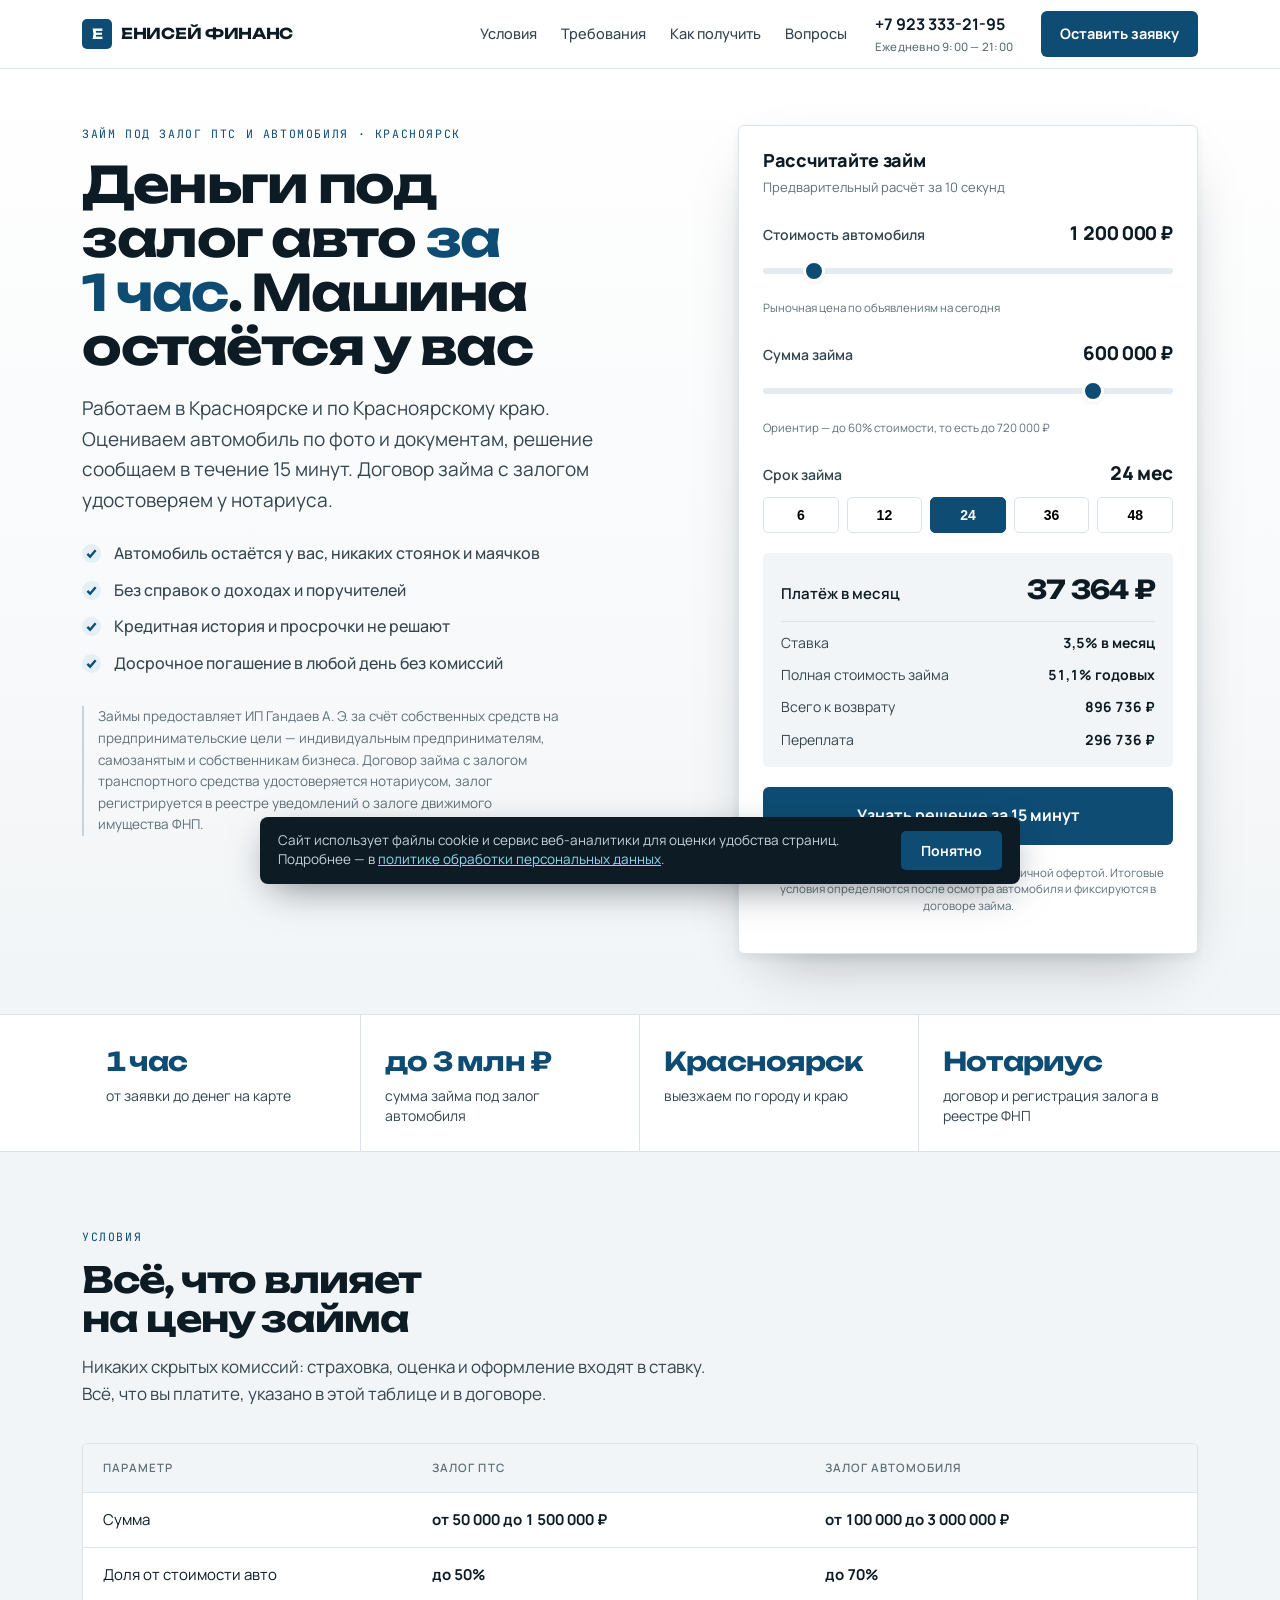
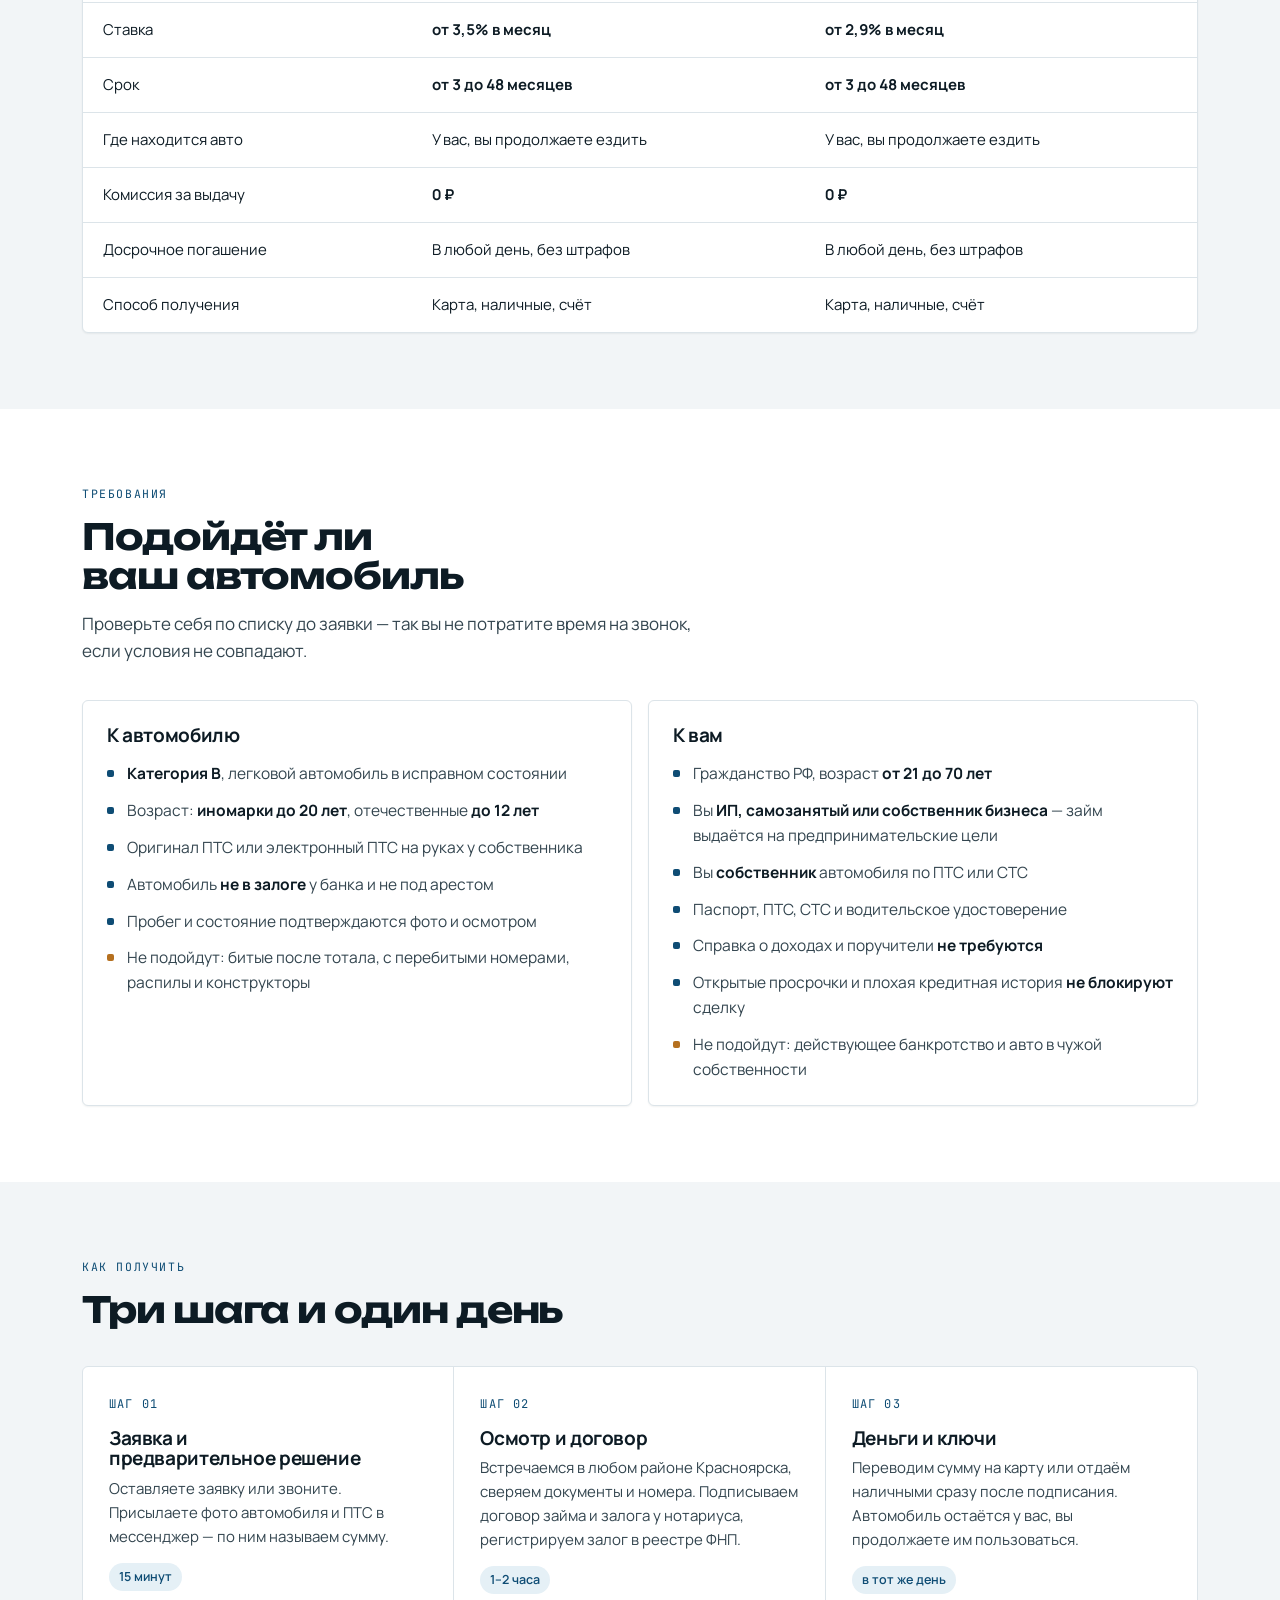
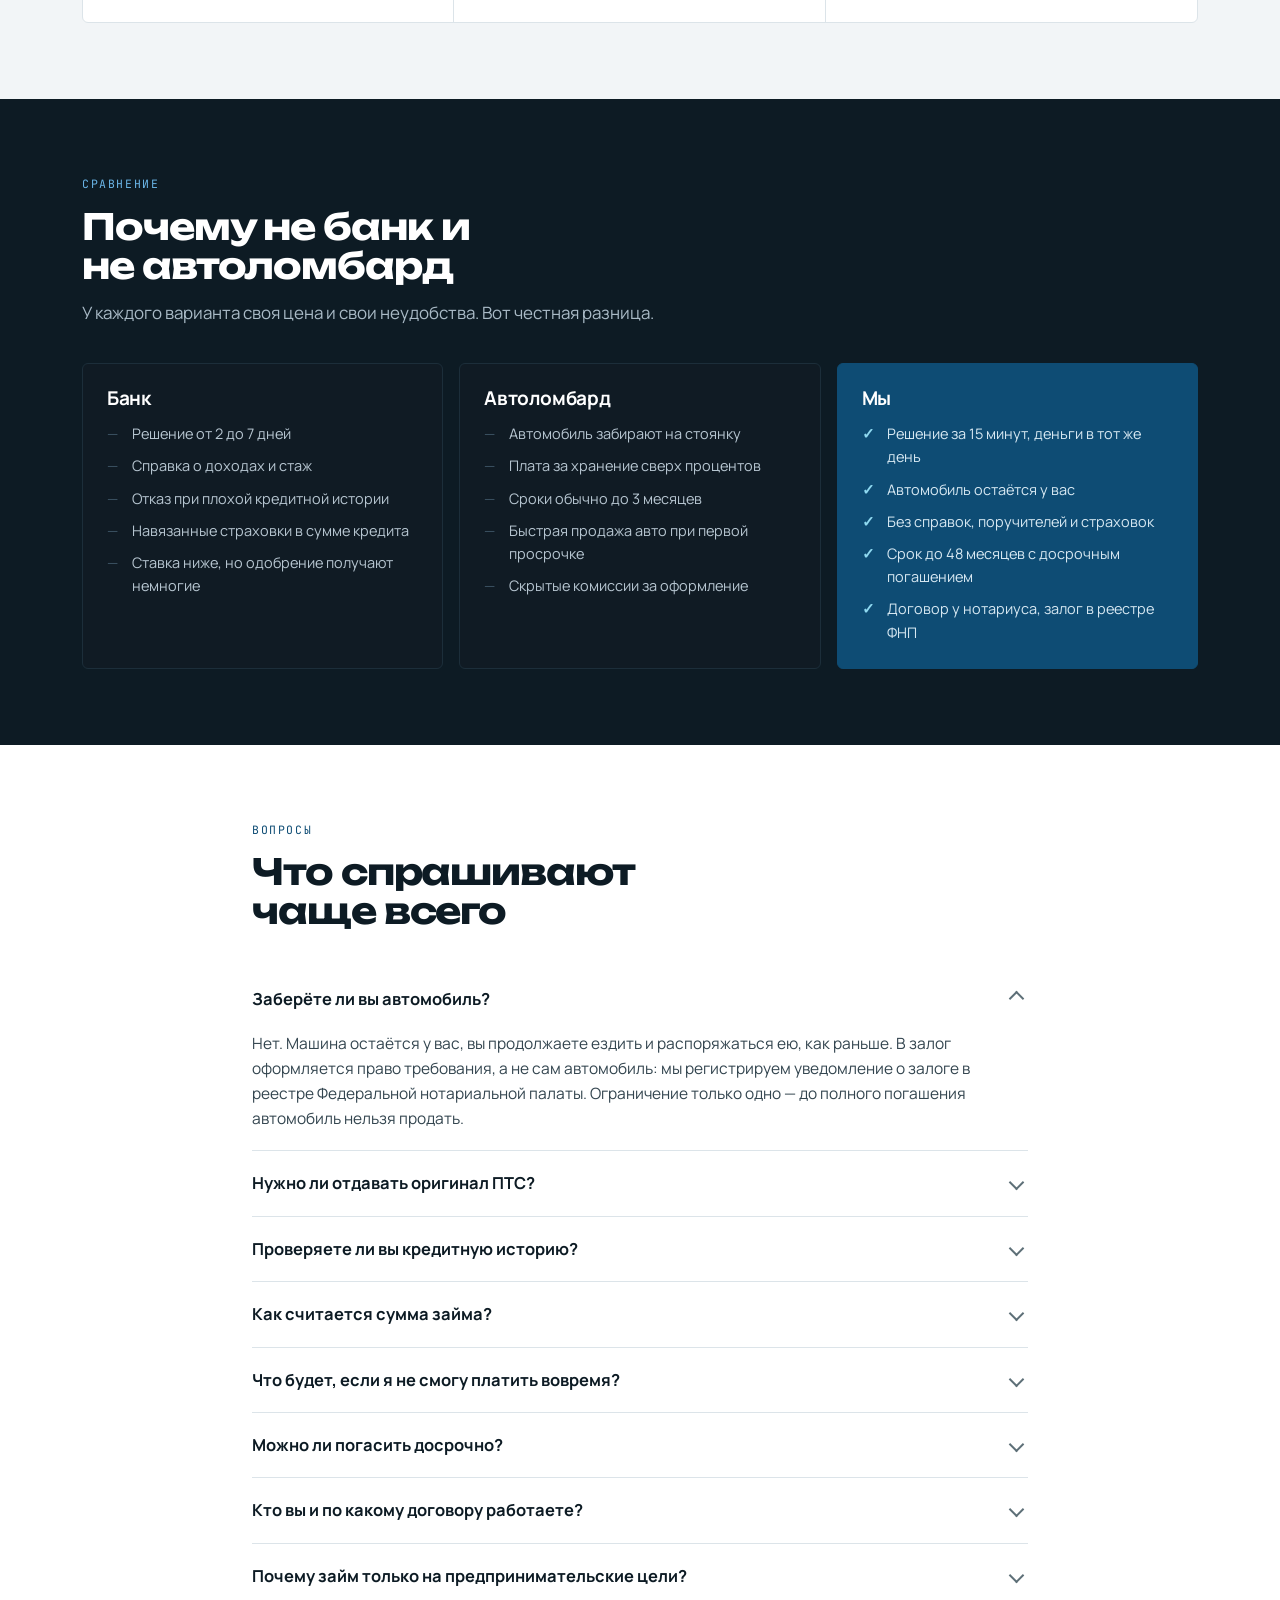
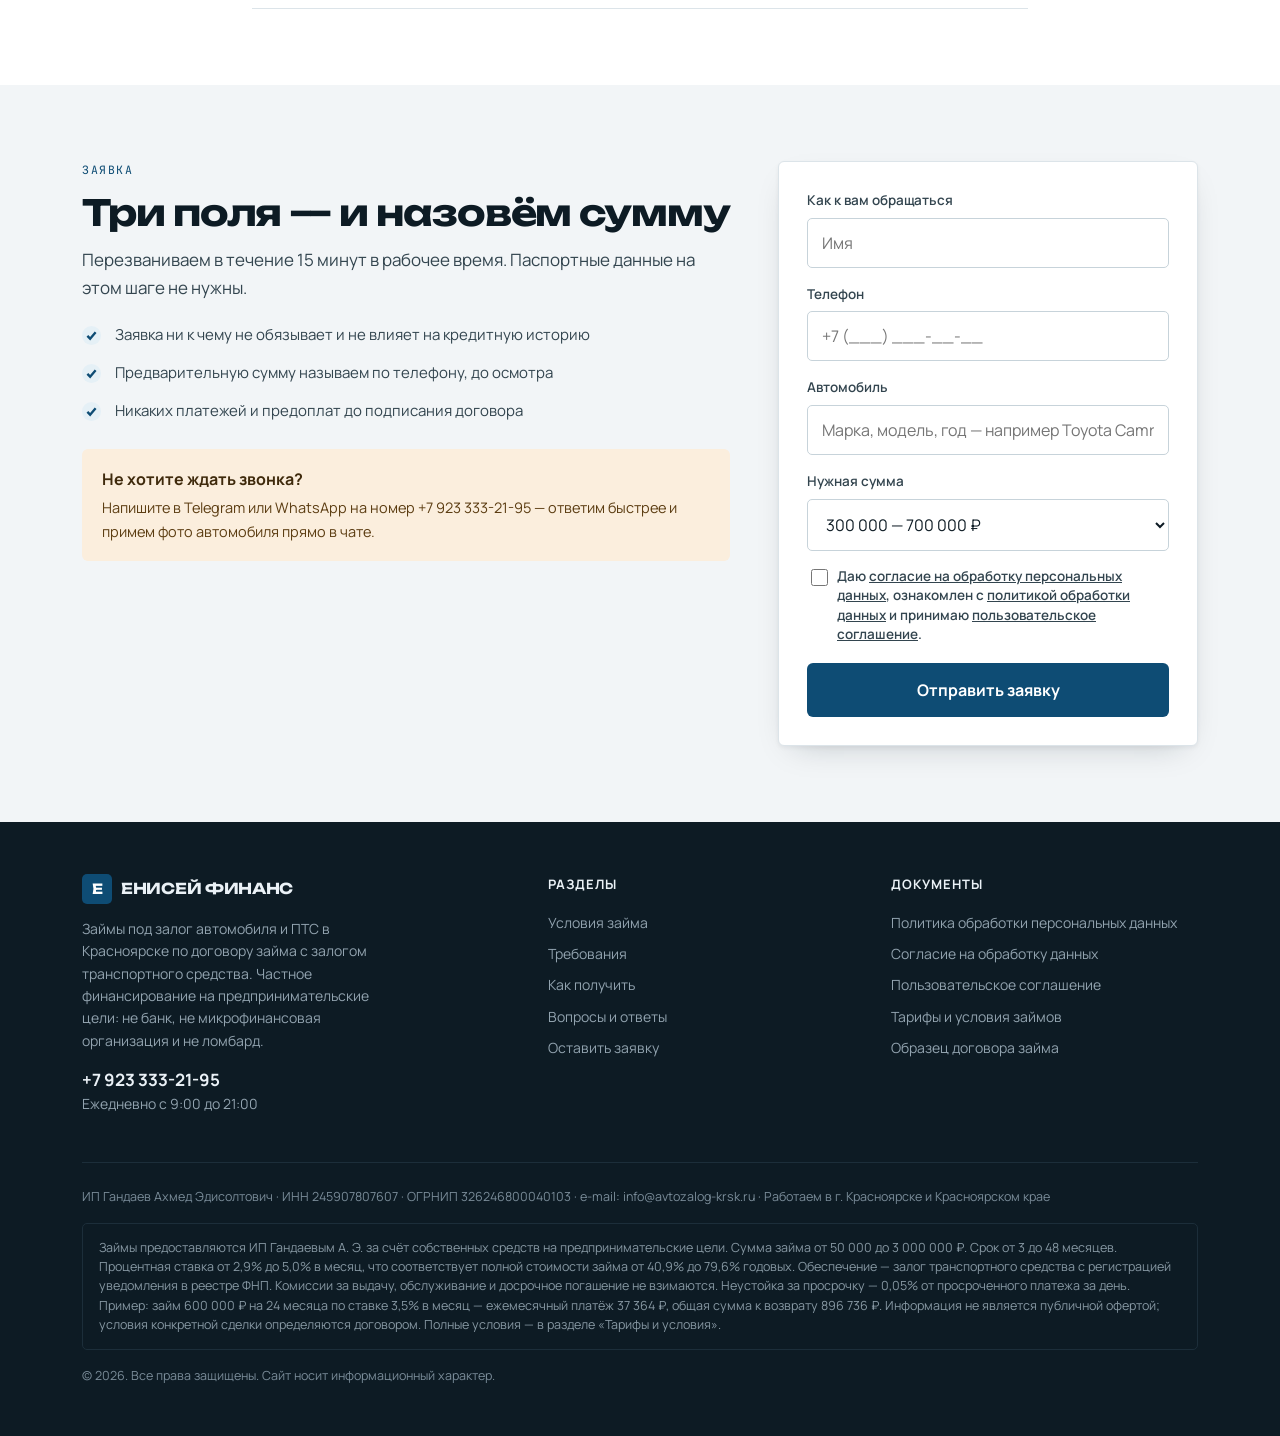
==== index.html @ adc12c99 "Сделать все поля формы обязательными с проверкой Имя: только буквы, не короче 2. Автомобиль: не коро" ====
<!DOCTYPE html>
<html lang="ru">
<head>
<meta charset="utf-8">
<meta name="viewport" content="width=device-width, initial-scale=1">
<title>Займ под залог авто и ПТС в Красноярске — деньги за 1 час | Енисей Финанс</title>
<script>if(location.protocol==="http:"&&/(^|\.)avtozalog-krsk\.ru$/.test(location.hostname))location.replace("https://"+location.host+location.pathname+location.search+location.hash);</script>
<meta name="description" content="Займ под залог автомобиля и ПТС в Красноярске до 3 000 000 ₽ за 1 час. Машина остаётся у вас, без справок и поручителей, договор у нотариуса, залог в реестре ФНП.">
<meta property="og:title" content="Займ под залог авто и ПТС в Красноярске — деньги за 1 час">
<meta property="og:description" content="До 3 000 000 ₽ за час под залог автомобиля. Машина остаётся у вас. Договор у нотариуса, залог в реестре ФНП.">
<meta property="og:type" content="website">
<meta property="og:locale" content="ru_RU">
<meta property="og:url" content="https://avtozalog-krsk.ru/">
<link rel="canonical" href="https://avtozalog-krsk.ru/">
<link rel="icon" href="/favicon.ico" sizes="32x32">
<link rel="icon" href="/favicon.svg" type="image/svg+xml">
<link rel="apple-touch-icon" href="/apple-touch-icon.png">
<meta name="theme-color" content="#0E4C74">
<meta property="og:site_name" content="Енисей Финанс">
<meta property="og:image" content="https://avtozalog-krsk.ru/og.png">
<meta property="og:image:width" content="1200">
<meta property="og:image:height" content="630">
<meta property="og:image:alt" content="Займ под залог авто в Красноярске за 1 час">
<meta name="twitter:card" content="summary_large_image">
<link rel="preconnect" href="https://fonts.googleapis.com">
<link rel="preconnect" href="https://fonts.gstatic.com" crossorigin>
<link rel="stylesheet" href="https://fonts.googleapis.com/css2?family=Unbounded:wght@600;700&family=Manrope:wght@400;500;600;700;800&family=JetBrains+Mono:wght@400;500&display=swap">

<!-- Yandex.Metrika counter: считаем только боевой домен, демо на GitHub Pages статистику не портит -->
<script type="text/javascript">
  var METRIKA_ID = 112863227;
  if (/(^|\.)avtozalog-krsk\.ru$/.test(location.hostname)) {
    (function(m,e,t,r,i,k,a){
        m[i]=m[i]||function(){(m[i].a=m[i].a||[]).push(arguments)};
        m[i].l=1*new Date();
        for (var j = 0; j < document.scripts.length; j++) {if (document.scripts[j].src === r) { return; }}
        k=e.createElement(t),a=e.getElementsByTagName(t)[0],k.async=1,k.src=r,a.parentNode.insertBefore(k,a)
    })(window, document,'script','https://mc.yandex.ru/metrika/tag.js?id=' + METRIKA_ID, 'ym');

    ym(METRIKA_ID, 'init', {ssr:true, webvisor:true, clickmap:true, ecommerce:"dataLayer", referrer: document.referrer, url: location.href, accurateTrackBounce:true, trackLinks:true});
  }
</script>
<!-- /Yandex.Metrika counter -->

<style>
:root{
  --white:#FFFFFF;
  --paper:#F2F5F7;
  --paper-2:#E5ECF1;
  --ink:#0D1B24;
  --ink-2:#33454F;
  --muted:#5E7078;
  --line:#DCE4E9;
  --line-2:#C7D3DA;
  --blue:#0E4C74;
  --blue-hi:#146089;
  --blue-wash:#E5F0F6;
  --amber:#B5701F;
  --amber-wash:#FBEEDD;
  --radius:6px;
  --shadow-s:0 1px 2px rgba(13,27,36,.06);
  --shadow-m:0 2px 4px rgba(13,27,36,.05),0 12px 32px -16px rgba(13,27,36,.25);
  --shadow-l:0 4px 8px rgba(13,27,36,.06),0 24px 60px -28px rgba(13,27,36,.4);
}
*{box-sizing:border-box}
html{scroll-behavior:smooth}
body{
  margin:0;background:var(--white);color:var(--ink);
  font-family:"Manrope",-apple-system,"Segoe UI",Roboto,sans-serif;
  font-size:17px;line-height:1.6;-webkit-font-smoothing:antialiased;
}
h1,h2,h3{font-family:"Unbounded","Manrope",sans-serif;font-weight:700;letter-spacing:-.03em;line-height:1.08;margin:0;text-wrap:balance}
h1{font-size:clamp(30px,4.6vw,50px)}
h2{font-size:clamp(24px,3.2vw,36px)}
h3{font-size:19px;letter-spacing:-.02em;font-family:"Manrope",sans-serif;font-weight:700}
p{margin:0 0 14px}
a{color:inherit}
img{max-width:100%}
.wrap{max-width:1160px;margin:0 auto;padding:0 22px}
.num{font-variant-numeric:tabular-nums}
.eyebrow{
  font-family:"JetBrains Mono",monospace;font-size:11.5px;letter-spacing:.14em;
  text-transform:uppercase;color:var(--blue);display:block;margin-bottom:14px;
}
.btn{
  display:inline-flex;align-items:center;justify-content:center;gap:8px;
  font-family:"Manrope",sans-serif;font-weight:700;font-size:16px;
  padding:15px 26px;border-radius:var(--radius);border:1px solid transparent;
  cursor:pointer;text-decoration:none;transition:background .16s,transform .12s,border-color .16s;
}
.btn-primary{background:var(--blue);color:#fff}
.btn-primary:hover{background:var(--blue-hi)}
.btn-primary:active{transform:translateY(1px)}
.btn-ghost{background:transparent;color:var(--ink);border-color:var(--line-2)}
.btn-ghost:hover{border-color:var(--ink);background:var(--paper)}
.btn-sm{padding:10px 18px;font-size:14.5px}
:focus-visible{outline:2px solid var(--blue);outline-offset:3px;border-radius:3px}

/* ---------- header ---------- */
header{
  position:sticky;top:0;z-index:50;background:rgba(255,255,255,.92);
  backdrop-filter:blur(10px);border-bottom:1px solid var(--line);
}
.nav{display:flex;align-items:center;gap:28px;height:68px}
.logo{display:flex;align-items:center;gap:9px;margin-right:auto;text-decoration:none}
.logo-mark{
  width:30px;height:30px;border-radius:5px;background:var(--blue);
  display:grid;place-items:center;color:#fff;font-family:"Unbounded",sans-serif;
  font-size:14px;font-weight:700;
}
.logo-text{font-family:"Unbounded",sans-serif;font-size:15px;font-weight:700;letter-spacing:-.02em}
.nav-links{display:flex;gap:24px;font-size:14.5px;font-weight:500;color:var(--ink-2)}
.nav-links a{text-decoration:none;padding-block:4px}
.nav-links a:hover{color:var(--blue)}
.nav-phone{font-weight:700;font-size:16px;text-decoration:none;white-space:nowrap}
.nav-phone small{display:block;font-weight:500;font-size:11.5px;color:var(--muted);letter-spacing:.02em}

/* ---------- hero ---------- */
.hero{padding:56px 0 60px;background:linear-gradient(180deg,var(--white) 0%,var(--paper) 100%)}
.hero-grid{display:grid;grid-template-columns:1fr 460px;gap:56px;align-items:start}
.hero h1{margin-bottom:20px}
.hero h1 em{font-style:normal;color:var(--blue)}
.hero-lede{font-size:19px;color:var(--ink-2);max-width:520px;margin-bottom:26px}
.hero-points{list-style:none;padding:0;margin:0 0 30px;display:flex;flex-direction:column;gap:11px}
.hero-points li{display:grid;grid-template-columns:22px 1fr;gap:10px;font-size:16px;font-weight:500;color:var(--ink-2)}
.check{
  width:19px;height:19px;border-radius:50%;background:var(--blue-wash);
  display:grid;place-items:center;margin-top:3px;
}
.check svg{width:11px;height:11px;stroke:var(--blue);stroke-width:2.6;fill:none}
.hero-note{
  font-size:13.5px;color:var(--muted);border-left:2px solid var(--line-2);
  padding-left:14px;max-width:480px;
}

/* ---------- calculator ---------- */
.calc{
  background:var(--white);border:1px solid var(--line);border-radius:var(--radius);
  box-shadow:var(--shadow-l);overflow:hidden;
}
.calc-head{padding:20px 24px 0}
.calc-title{font-family:"Manrope",sans-serif;font-weight:800;font-size:18px;letter-spacing:-.02em}
.calc-sub{font-size:13px;color:var(--muted);margin:2px 0 0}
.calc-body{padding:20px 24px 24px;display:flex;flex-direction:column;gap:20px}
.field-top{display:flex;justify-content:space-between;align-items:baseline;margin-bottom:9px}
.field-label{font-size:14px;font-weight:600;color:var(--ink-2)}
.field-val{font-family:"Manrope",sans-serif;font-weight:800;font-size:19px;letter-spacing:-.02em}
.field-hint{font-size:11.5px;color:var(--muted);margin-top:7px;display:block}
input[type=range]{
  -webkit-appearance:none;appearance:none;width:100%;height:28px;
  background:transparent;margin:0;cursor:pointer;
}
input[type=range]::-webkit-slider-runnable-track{height:6px;border-radius:3px;background:var(--paper-2)}
input[type=range]::-moz-range-track{height:6px;border-radius:3px;background:var(--paper-2)}
input[type=range]::-webkit-slider-thumb{
  -webkit-appearance:none;width:22px;height:22px;border-radius:50%;margin-top:-8px;
  background:var(--blue);border:3px solid #fff;box-shadow:var(--shadow-m);cursor:grab;
}
input[type=range]::-moz-range-thumb{
  width:22px;height:22px;border-radius:50%;background:var(--blue);
  border:3px solid #fff;box-shadow:var(--shadow-m);cursor:grab;
}
.terms{display:flex;gap:8px}
.term{
  flex:1;padding:9px 4px;text-align:center;font-size:14px;font-weight:600;
  border:1px solid var(--line);border-radius:5px;background:var(--white);
  cursor:pointer;transition:.14s;font-variant-numeric:tabular-nums;
}
.term:hover{border-color:var(--line-2)}
.term[aria-pressed="true"]{background:var(--blue);border-color:var(--blue);color:#fff}
.calc-result{
  background:var(--paper);border-radius:5px;padding:16px 18px;
  display:flex;flex-direction:column;gap:10px;
}
.res-row{display:flex;justify-content:space-between;align-items:baseline;font-size:14px;color:var(--ink-2)}
.res-row b{font-weight:700;color:var(--ink);font-variant-numeric:tabular-nums}
.res-main{padding-bottom:10px;border-bottom:1px solid var(--line);font-size:15px;font-weight:600;color:var(--ink)}
.res-main b{font-family:"Unbounded",sans-serif;font-size:26px;letter-spacing:-.03em}
.calc .btn{width:100%}
.calc-legal{font-size:11.5px;line-height:1.45;color:var(--muted);text-align:center}
.calc-legal a{color:var(--muted)}

/* ---------- trust strip ---------- */
.trust{border-top:1px solid var(--line);border-bottom:1px solid var(--line);background:var(--white)}
.trust-grid{display:grid;grid-template-columns:repeat(4,minmax(0,1fr));}
.trust-item{padding:26px 24px;border-right:1px solid var(--line)}
.trust-item:last-child{border-right:none}
.trust-item b{
  display:block;font-family:"Unbounded",sans-serif;font-size:26px;font-weight:700;
  letter-spacing:-.03em;color:var(--blue);margin-bottom:4px;font-variant-numeric:tabular-nums;
}
.trust-item span{font-size:14px;color:var(--ink-2);line-height:1.4;display:block}

/* ---------- sections ---------- */
section{padding:76px 0}
.sec-head{max-width:640px;margin-bottom:36px}
.sec-head p{font-size:17px;color:var(--ink-2);margin:14px 0 0}
.grid{display:grid;gap:16px}
.g3{grid-template-columns:repeat(3,1fr)}
.g2{grid-template-columns:repeat(2,1fr)}
.card{
  background:var(--white);border:1px solid var(--line);border-radius:var(--radius);
  padding:24px;box-shadow:var(--shadow-s);
}
.card p:last-child{margin-bottom:0}
.card p{font-size:15px;color:var(--ink-2)}

/* conditions table */
.cond{background:var(--paper)}
.table-wrap{overflow-x:auto;background:var(--white);border:1px solid var(--line);border-radius:var(--radius);box-shadow:var(--shadow-s)}
table{border-collapse:collapse;width:100%;min-width:600px;font-size:15px}
th,td{text-align:left;padding:15px 20px;border-bottom:1px solid var(--line)}
th{font-size:11.5px;letter-spacing:.09em;text-transform:uppercase;color:var(--muted);font-weight:600;background:var(--paper)}
tr:last-child td{border-bottom:none}
td b{font-weight:700;font-variant-numeric:tabular-nums}

/* requirements */
.req-list{list-style:none;padding:0;margin:0;display:flex;flex-direction:column;gap:12px;font-size:15.5px;color:var(--ink-2)}
.req-list li{position:relative;padding-left:20px}
.req-list li::before{content:"";position:absolute;left:0;top:9px;width:7px;height:7px;background:var(--blue);border-radius:2px}
.req-list li.no::before{background:var(--amber)}
.req-list strong{color:var(--ink);font-weight:700}

/* steps */
.steps{display:grid;grid-template-columns:repeat(3,1fr);gap:0;border:1px solid var(--line);border-radius:var(--radius);overflow:hidden;background:var(--white)}
.step{padding:28px 26px;border-right:1px solid var(--line);position:relative}
.step:last-child{border-right:none}
.step-n{
  font-family:"JetBrains Mono",monospace;font-size:12px;color:var(--blue);
  letter-spacing:.1em;margin-bottom:14px;display:block;
}
.step h3{margin-bottom:8px}
.step p{font-size:15px;color:var(--ink-2);margin:0}
.step-time{
  display:inline-block;margin-top:14px;font-size:12.5px;font-weight:600;
  background:var(--blue-wash);color:var(--blue);padding:4px 10px;border-radius:99px;
}

/* comparison */
.compare{background:var(--ink);color:#EAF1F6}
.compare h2{color:#fff}
.compare .sec-head p{color:#A9BAC6}
.compare .eyebrow{color:#6BB6E8}
.cmp-grid{display:grid;grid-template-columns:repeat(3,1fr);gap:16px}
.cmp{border:1px solid #1C2E3A;border-radius:var(--radius);padding:24px;background:#101B24}
.cmp.us{background:var(--blue);border-color:var(--blue)}
.cmp h3{margin-bottom:14px;color:#fff}
.cmp ul{list-style:none;padding:0;margin:0;display:flex;flex-direction:column;gap:9px;font-size:14.5px;color:#B7C6D1}
.cmp.us ul{color:#D7E8F2}
.cmp li{display:grid;grid-template-columns:16px 1fr;gap:9px}
.cmp li::before{content:"—";color:#3E5566}
.cmp.us li::before{content:"✓";color:#8FD9F0;font-weight:700}

/* faq */
details{border-bottom:1px solid var(--line);padding:0}
details summary{
  cursor:pointer;list-style:none;padding:19px 40px 19px 0;position:relative;
  font-weight:700;font-size:16.5px;
}
details summary::-webkit-details-marker{display:none}
details summary::after{
  content:"";position:absolute;right:6px;top:26px;width:9px;height:9px;
  border-right:2px solid var(--muted);border-bottom:2px solid var(--muted);
  transform:rotate(45deg);transition:transform .2s;
}
details[open] summary::after{transform:rotate(-135deg)}
details .answer{padding:0 40px 20px 0;font-size:15.5px;color:var(--ink-2)}
details .answer p:last-child{margin-bottom:0}

/* form */
.apply{background:var(--paper)}
.form-grid{display:grid;grid-template-columns:1fr 420px;gap:48px;align-items:start}
.form-card{background:var(--white);border:1px solid var(--line);border-radius:var(--radius);padding:28px;box-shadow:var(--shadow-m)}
.form-card .row{display:flex;flex-direction:column;gap:6px;margin-bottom:16px}
.form-card label{font-size:13.5px;font-weight:600;color:var(--ink-2)}
.form-card input[type=text],.form-card input[type=tel],.form-card select{
  font-family:"Manrope",sans-serif;font-size:16px;padding:13px 14px;
  border:1px solid var(--line-2);border-radius:5px;background:var(--white);color:var(--ink);width:100%;
}
.form-card input:focus,.form-card select:focus{border-color:var(--blue);outline:none;box-shadow:0 0 0 3px var(--blue-wash)}
.consent{display:grid;grid-template-columns:20px 1fr;gap:10px;align-items:start;font-size:12.5px;color:var(--muted);line-height:1.45;margin:4px 0 18px}
.consent input{width:17px;height:17px;margin-top:2px;accent-color:var(--blue)}
.consent a{color:var(--ink-2)}
.form-card .btn{width:100%}
.form-card input.bad{border-color:#B5701F}
.field-err{font-size:13px;color:#8F5410;display:none}
.field-err.show{display:block}
.form-status{font-size:14px;font-weight:600;color:var(--blue);margin-top:14px;display:none}
.form-side ul{list-style:none;padding:0;margin:22px 0 0;display:flex;flex-direction:column;gap:14px}
.form-side li{display:grid;grid-template-columns:22px 1fr;gap:11px;font-size:15px;color:var(--ink-2)}
.callback{
  margin-top:26px;padding:18px 20px;background:var(--amber-wash);
  border-radius:var(--radius);font-size:14.5px;color:#5C3D12;
}
.callback b{display:block;font-size:16px;color:#3F2A0C;margin-bottom:4px}

/* footer */
footer{background:var(--ink);color:#92A3AF;padding:52px 0 40px;font-size:14px}
.foot-grid{display:grid;grid-template-columns:1.4fr 1fr 1fr;gap:36px;padding-bottom:32px;border-bottom:1px solid #1C2E3A}
footer h4{font-family:"Manrope",sans-serif;font-size:13px;text-transform:uppercase;letter-spacing:.08em;color:#EAF1F6;margin:0 0 14px;font-weight:700}
footer a{color:#92A3AF;text-decoration:none}
footer a:hover{color:#fff}
.foot-links{display:flex;flex-direction:column;gap:3px}
.foot-links a{padding-block:3px}
.foot-legal{padding-top:24px;font-size:12.5px;line-height:1.6;color:#7A8C99}
.foot-legal p{margin:0 0 10px}
.psk{
  margin-top:16px;padding:14px 16px;border:1px solid #1C2E3A;border-radius:5px;
  font-size:12.5px;color:#8798A3;line-height:1.55;
}

/* cookie notice */
.cookie{
  position:fixed;left:16px;right:16px;bottom:16px;z-index:70;display:none;
  gap:16px;align-items:center;background:var(--ink);color:#C7D3DA;
  padding:14px 18px;border-radius:8px;font-size:13.5px;line-height:1.45;
  box-shadow:0 12px 40px -12px rgba(13,27,36,.6);max-width:760px;margin:0 auto;
}
.cookie.show{display:flex}
.cookie a{color:#8FD9F0}
.cookie button{
  flex-shrink:0;background:var(--blue);color:#fff;border:none;border-radius:5px;
  padding:10px 20px;font-family:"Manrope",sans-serif;font-weight:700;font-size:14px;cursor:pointer;
}
.cookie button:hover{background:var(--blue-hi)}

/* mobile sticky bar */
.mobile-bar{
  position:fixed;left:0;right:0;bottom:0;z-index:60;display:none;
  gap:10px;padding:10px 14px calc(10px + env(safe-area-inset-bottom));
  background:rgba(255,255,255,.96);backdrop-filter:blur(10px);border-top:1px solid var(--line);
}
.mobile-bar .btn{flex:1;padding:14px 10px;font-size:15px}

/* reveal */
.rv{opacity:0;transform:translateY(14px);transition:opacity .5s ease,transform .5s ease}
.rv.in{opacity:1;transform:none}
@media (prefers-reduced-motion:reduce){
  .rv{opacity:1;transform:none;transition:none}
  html{scroll-behavior:auto}
}

@media (max-width:1000px){
  .hero-grid{grid-template-columns:1fr;gap:36px}
  .calc{max-width:520px}
  .form-grid{grid-template-columns:1fr;gap:32px}
  .trust-grid{grid-template-columns:repeat(2,minmax(0,1fr))}
  .trust-item:nth-child(2){border-right:none}
  .trust-item:nth-child(-n+2){border-bottom:1px solid var(--line)}
  .g3,.cmp-grid,.steps{grid-template-columns:1fr}
  .step{border-right:none;border-bottom:1px solid var(--line)}
  .step:last-child{border-bottom:none}
  .foot-grid{grid-template-columns:1fr;gap:26px}
}
@media (max-width:760px){
  body{font-size:16px;padding-bottom:74px}
  .nav-links{display:none}
  .nav .btn{display:none}
  section{padding:52px 0}
  .hero{padding:36px 0 44px}
  .g2{grid-template-columns:1fr}
  .mobile-bar{display:flex}
  .cookie{flex-direction:column;align-items:flex-start;gap:12px;bottom:88px;font-size:13px}
  .cookie button{width:100%}
  .nav-phone small{display:none}
  .res-main b{font-size:21px}
  .res-row{font-size:13.5px;gap:12px}
  .res-row b{white-space:nowrap}
  .res-main{font-size:14px}
  .field-val{font-size:17px}
  .calc-body{padding:18px 18px 22px}
  .nav{gap:16px}
  .logo-text{font-size:13px;white-space:nowrap}
  .trust-item{padding:20px 16px}
  .trust-item b{font-size:18px}
}
</style>
</head>
<body>
<noscript><div><img src="https://mc.yandex.ru/watch/112863227" style="position:absolute; left:-9999px;" alt="" /></div></noscript>

<header>
  <div class="wrap nav">
    <a class="logo" href="#top">
      <span class="logo-mark">Е</span>
      <span class="logo-text">ЕНИСЕЙ ФИНАНС</span>
    </a>
    <nav class="nav-links">
      <a href="#conditions">Условия</a>
      <a href="#requirements">Требования</a>
      <a href="#how">Как получить</a>
      <a href="#faq">Вопросы</a>
    </nav>
    <a class="nav-phone" href="tel:+79233332195">
      +7 923 333-21-95
      <small>Ежедневно 9:00 — 21:00</small>
    </a>
    <a class="btn btn-primary btn-sm" href="#apply">Оставить заявку</a>
  </div>
</header>

<main id="top">

<!-- ================= HERO + CALC ================= -->
<div class="hero">
  <div class="wrap hero-grid">
    <div>
      <span class="eyebrow">Займ под залог ПТС и автомобиля · Красноярск</span>
      <h1>Деньги под залог авто <em>за 1 час</em>. Машина остаётся у вас</h1>
      <p class="hero-lede">Работаем в Красноярске и по Красноярскому краю. Оцениваем автомобиль по фото и документам, решение сообщаем в течение 15 минут. Договор займа с залогом удостоверяем у нотариуса.</p>
      <ul class="hero-points">
        <li><span class="check"><svg viewBox="0 0 12 12"><path d="M1.5 6.5 4.5 9.5 10.5 2.5"/></svg></span> Автомобиль остаётся у вас, никаких стоянок и маячков</li>
        <li><span class="check"><svg viewBox="0 0 12 12"><path d="M1.5 6.5 4.5 9.5 10.5 2.5"/></svg></span> Без справок о доходах и поручителей</li>
        <li><span class="check"><svg viewBox="0 0 12 12"><path d="M1.5 6.5 4.5 9.5 10.5 2.5"/></svg></span> Кредитная история и просрочки не решают</li>
        <li><span class="check"><svg viewBox="0 0 12 12"><path d="M1.5 6.5 4.5 9.5 10.5 2.5"/></svg></span> Досрочное погашение в любой день без комиссий</li>
      </ul>
      <p class="hero-note">Займы предоставляет ИП Гандаев А. Э. за счёт собственных средств на предпринимательские цели — индивидуальным предпринимателям, самозанятым и собственникам бизнеса. Договор займа с залогом транспортного средства удостоверяется нотариусом, залог регистрируется в реестре уведомлений о залоге движимого имущества ФНП.</p>
    </div>

    <!-- CALCULATOR -->
    <div class="calc" id="calc">
      <div class="calc-head">
        <div class="calc-title">Рассчитайте займ</div>
        <p class="calc-sub">Предварительный расчёт за 10 секунд</p>
      </div>
      <div class="calc-body">
        <div>
          <div class="field-top">
            <span class="field-label">Стоимость автомобиля</span>
            <span class="field-val num" id="carVal">1 200 000 ₽</span>
          </div>
          <input type="range" id="car" min="200000" max="10000000" step="50000" value="1200000"
                 aria-label="Стоимость автомобиля">
          <span class="field-hint">Рыночная цена по объявлениям на сегодня</span>
        </div>

        <div>
          <div class="field-top">
            <span class="field-label">Сумма займа</span>
            <span class="field-val num" id="sumVal">600 000 ₽</span>
          </div>
          <input type="range" id="sum" min="50000" max="720000" step="10000" value="600000"
                 aria-label="Сумма займа">
          <span class="field-hint" id="ltvHint">Ориентир — до 60% стоимости, то есть до 720 000 ₽</span>
        </div>

        <div>
          <div class="field-top">
            <span class="field-label">Срок займа</span>
            <span class="field-val num" id="termVal">24 мес</span>
          </div>
          <div class="terms" id="terms" role="group" aria-label="Срок займа">
            <button class="term" type="button" data-t="6" aria-pressed="false">6</button>
            <button class="term" type="button" data-t="12" aria-pressed="false">12</button>
            <button class="term" type="button" data-t="24" aria-pressed="true">24</button>
            <button class="term" type="button" data-t="36" aria-pressed="false">36</button>
            <button class="term" type="button" data-t="48" aria-pressed="false">48</button>
          </div>
        </div>

        <div class="calc-result">
          <div class="res-row res-main">
            <span>Платёж в месяц</span>
            <b class="num" id="payVal">— ₽</b>
          </div>
          <div class="res-row"><span>Ставка</span><b class="num" id="rateVal">— % в месяц</b></div>
          <div class="res-row"><span>Полная стоимость займа</span><b class="num" id="pskVal">— % годовых</b></div>
          <div class="res-row"><span>Всего к возврату</span><b class="num" id="totalVal">— ₽</b></div>
          <div class="res-row"><span>Переплата</span><b class="num" id="overVal">— ₽</b></div>
        </div>

        <a class="btn btn-primary" href="#apply">Узнать решение за 15 минут</a>
        <p class="calc-legal">Расчёт предварительный и не является публичной офертой. Итоговые условия определяются после осмотра автомобиля и фиксируются в договоре займа.</p>
      </div>
    </div>
  </div>
</div>

<!-- ================= TRUST ================= -->
<div class="trust">
  <div class="wrap">
    <div class="trust-grid">
      <div class="trust-item"><b>1 час</b><span>от заявки до денег на карте</span></div>
      <div class="trust-item"><b>до 3 млн ₽</b><span>сумма займа под залог автомобиля</span></div>
      <div class="trust-item"><b>Красноярск</b><span>выезжаем по городу и краю</span></div>
      <div class="trust-item"><b>Нотариус</b><span>договор и регистрация залога в реестре ФНП</span></div>
    </div>
  </div>
</div>

<!-- ================= CONDITIONS ================= -->
<section class="cond" id="conditions">
  <div class="wrap">
    <div class="sec-head rv">
      <span class="eyebrow">Условия</span>
      <h2>Всё, что влияет на цену займа</h2>
      <p>Никаких скрытых комиссий: страховка, оценка и оформление входят в ставку. Всё, что вы платите, указано в этой таблице и в договоре.</p>
    </div>
    <div class="table-wrap rv">
      <table>
        <thead>
          <tr><th>Параметр</th><th>Залог ПТС</th><th>Залог автомобиля</th></tr>
        </thead>
        <tbody>
          <tr><td>Сумма</td><td><b>от 50 000 до 1 500 000 ₽</b></td><td><b>от 100 000 до 3 000 000 ₽</b></td></tr>
          <tr><td>Доля от стоимости авто</td><td><b>до 50%</b></td><td><b>до 70%</b></td></tr>
          <tr><td>Ставка</td><td><b>от 3,5% в месяц</b></td><td><b>от 2,9% в месяц</b></td></tr>
          <tr><td>Срок</td><td><b>от 3 до 48 месяцев</b></td><td><b>от 3 до 48 месяцев</b></td></tr>
          <tr><td>Где находится авто</td><td>У вас, вы продолжаете ездить</td><td>У вас, вы продолжаете ездить</td></tr>
          <tr><td>Комиссия за выдачу</td><td><b>0 ₽</b></td><td><b>0 ₽</b></td></tr>
          <tr><td>Досрочное погашение</td><td>В любой день, без штрафов</td><td>В любой день, без штрафов</td></tr>
          <tr><td>Способ получения</td><td>Карта, наличные, счёт</td><td>Карта, наличные, счёт</td></tr>
        </tbody>
      </table>
    </div>
  </div>
</section>

<!-- ================= REQUIREMENTS ================= -->
<section id="requirements">
  <div class="wrap">
    <div class="sec-head rv">
      <span class="eyebrow">Требования</span>
      <h2>Подойдёт ли ваш автомобиль</h2>
      <p>Проверьте себя по списку до заявки — так вы не потратите время на звонок, если условия не совпадают.</p>
    </div>
    <div class="grid g2">
      <div class="card rv">
        <h3 style="margin-bottom:16px">К автомобилю</h3>
        <ul class="req-list">
          <li><strong>Категория B</strong>, легковой автомобиль в исправном состоянии</li>
          <li>Возраст: <strong>иномарки до 20 лет</strong>, отечественные <strong>до 12 лет</strong></li>
          <li>Оригинал ПТС или электронный ПТС на руках у собственника</li>
          <li>Автомобиль <strong>не в залоге</strong> у банка и не под арестом</li>
          <li>Пробег и состояние подтверждаются фото и осмотром</li>
          <li class="no">Не подойдут: битые после тотала, с перебитыми номерами, распилы и конструкторы</li>
        </ul>
      </div>
      <div class="card rv">
        <h3 style="margin-bottom:16px">К вам</h3>
        <ul class="req-list">
          <li>Гражданство РФ, возраст <strong>от 21 до 70 лет</strong></li>
          <li>Вы <strong>ИП, самозанятый или собственник бизнеса</strong> — займ выдаётся на предпринимательские цели</li>
          <li>Вы <strong>собственник</strong> автомобиля по ПТС или СТС</li>
          <li>Паспорт, ПТС, СТС и водительское удостоверение</li>
          <li>Справка о доходах и поручители <strong>не требуются</strong></li>
          <li>Открытые просрочки и плохая кредитная история <strong>не блокируют</strong> сделку</li>
          <li class="no">Не подойдут: действующее банкротство и авто в чужой собственности</li>
        </ul>
      </div>
    </div>
  </div>
</section>

<!-- ================= HOW ================= -->
<section id="how" style="background:var(--paper)">
  <div class="wrap">
    <div class="sec-head rv">
      <span class="eyebrow">Как получить</span>
      <h2>Три шага и один день</h2>
    </div>
    <div class="steps rv">
      <div class="step">
        <span class="step-n">ШАГ 01</span>
        <h3>Заявка и предварительное решение</h3>
        <p>Оставляете заявку или звоните. Присылаете фото автомобиля и ПТС в мессенджер — по ним называем сумму.</p>
        <span class="step-time">15 минут</span>
      </div>
      <div class="step">
        <span class="step-n">ШАГ 02</span>
        <h3>Осмотр и договор</h3>
        <p>Встречаемся в любом районе Красноярска, сверяем документы и номера. Подписываем договор займа и залога у нотариуса, регистрируем залог в реестре ФНП.</p>
        <span class="step-time">1–2 часа</span>
      </div>
      <div class="step">
        <span class="step-n">ШАГ 03</span>
        <h3>Деньги и ключи</h3>
        <p>Переводим сумму на карту или отдаём наличными сразу после подписания. Автомобиль остаётся у вас, вы продолжаете им пользоваться.</p>
        <span class="step-time">в тот же день</span>
      </div>
    </div>
  </div>
</section>

<!-- ================= COMPARE ================= -->
<section class="compare">
  <div class="wrap">
    <div class="sec-head rv">
      <span class="eyebrow">Сравнение</span>
      <h2>Почему не банк и не автоломбард</h2>
      <p>У каждого варианта своя цена и свои неудобства. Вот честная разница.</p>
    </div>
    <div class="cmp-grid">
      <div class="cmp rv">
        <h3>Банк</h3>
        <ul>
          <li>Решение от 2 до 7 дней</li>
          <li>Справка о доходах и стаж</li>
          <li>Отказ при плохой кредитной истории</li>
          <li>Навязанные страховки в сумме кредита</li>
          <li>Ставка ниже, но одобрение получают немногие</li>
        </ul>
      </div>
      <div class="cmp rv">
        <h3>Автоломбард</h3>
        <ul>
          <li>Автомобиль забирают на стоянку</li>
          <li>Плата за хранение сверх процентов</li>
          <li>Сроки обычно до 3 месяцев</li>
          <li>Быстрая продажа авто при первой просрочке</li>
          <li>Скрытые комиссии за оформление</li>
        </ul>
      </div>
      <div class="cmp us rv">
        <h3>Мы</h3>
        <ul>
          <li>Решение за 15 минут, деньги в тот же день</li>
          <li>Автомобиль остаётся у вас</li>
          <li>Без справок, поручителей и страховок</li>
          <li>Срок до 48 месяцев с досрочным погашением</li>
          <li>Договор у нотариуса, залог в реестре ФНП</li>
        </ul>
      </div>
    </div>
  </div>
</section>

<!-- ================= FAQ ================= -->
<section id="faq">
  <div class="wrap" style="max-width:820px">
    <div class="sec-head rv">
      <span class="eyebrow">Вопросы</span>
      <h2>Что спрашивают чаще всего</h2>
    </div>
    <div class="rv">
      <details open>
        <summary>Заберёте ли вы автомобиль?</summary>
        <div class="answer"><p>Нет. Машина остаётся у вас, вы продолжаете ездить и распоряжаться ею, как раньше. В залог оформляется право требования, а не сам автомобиль: мы регистрируем уведомление о залоге в реестре Федеральной нотариальной палаты. Ограничение только одно — до полного погашения автомобиль нельзя продать.</p></div>
      </details>
      <details>
        <summary>Нужно ли отдавать оригинал ПТС?</summary>
        <div class="answer"><p>При займе под залог автомобиля ПТС остаётся у вас. При отдельном продукте «займ под залог ПТС» оригинал документа хранится у нас до погашения — это снижает ставку, но не мешает пользоваться машиной. Для электронного ПТС оригинал передавать не нужно вовсе.</p></div>
      </details>
      <details>
        <summary>Проверяете ли вы кредитную историю?</summary>
        <div class="answer"><p>Смотрим, но решение принимает не история, а автомобиль. Действующие просрочки, отказы банков и закрытое банкротство не мешают получить займ. Отказываем только при текущей процедуре банкротства и при обременениях на самой машине.</p></div>
      </details>
      <details>
        <summary>Как считается сумма займа?</summary>
        <div class="answer"><p>От рыночной стоимости автомобиля: до 70% при залоге авто и до 50% при залоге ПТС. Стоимость определяем по объявлениям на аналогичные машины с поправкой на пробег, состояние и ликвидность модели. Итоговую сумму называем после осмотра.</p></div>
      </details>
      <details>
        <summary>Что будет, если я не смогу платить вовремя?</summary>
        <div class="answer"><p>Позвоните до даты платежа — мы отсрочим платёж или пересоберём график. Изъятие и продажа автомобиля — крайняя мера, к которой мы переходим только через суд и только при полном отказе от общения. Все условия по просрочке прописаны в договоре, скрытых штрафов нет.</p></div>
      </details>
      <details>
        <summary>Можно ли погасить досрочно?</summary>
        <div class="answer"><p>Да, в любой день и без комиссий. Проценты пересчитываются на фактическое количество дней пользования деньгами, переплата уменьшается. После погашения снимаем залог из реестра ФНП в течение трёх рабочих дней.</p></div>
      </details>
      <details>
        <summary>Кто вы и по какому договору работаете?</summary>
        <div class="answer"><p>Займы выдаёт ИП Гандаев Ахмед Эдисолтович, ИНН 245907807607, за счёт собственных средств. Мы не банк, не микрофинансовая организация и не ломбард. Сделка оформляется договором займа с залогом транспортного средства по Гражданскому кодексу, удостоверяется нотариусом, залог вносится в открытый реестр ФНП. <a href="dogovor.html">Образец договора</a> выложен на сайте — прочитайте его до заявки.</p></div>
      </details>
      <details>
        <summary>Почему займ только на предпринимательские цели?</summary>
        <div class="answer"><p>Потребительские займы вправе выдавать только банки, МФО, ломбарды и кредитные кооперативы — это требование 353-ФЗ. Мы работаем как частный инвестор в статусе ИП и финансируем предпринимательские нужды: пополнение оборотных средств, закупку товара, кассовый разрыв. Поэтому заёмщик должен быть ИП, самозанятым или собственником бизнеса, а цель займа указывается в договоре.</p></div>
      </details>
    </div>
  </div>
</section>

<!-- ================= APPLY ================= -->
<section class="apply" id="apply">
  <div class="wrap">
    <div class="form-grid">
      <div class="form-side rv">
        <span class="eyebrow">Заявка</span>
        <h2>Три поля — и назовём сумму</h2>
        <p style="font-size:17px;color:var(--ink-2);margin-top:14px">Перезваниваем в течение 15 минут в рабочее время. Паспортные данные на этом шаге не нужны.</p>
        <ul>
          <li><span class="check"><svg viewBox="0 0 12 12"><path d="M1.5 6.5 4.5 9.5 10.5 2.5"/></svg></span> Заявка ни к чему не обязывает и не влияет на кредитную историю</li>
          <li><span class="check"><svg viewBox="0 0 12 12"><path d="M1.5 6.5 4.5 9.5 10.5 2.5"/></svg></span> Предварительную сумму называем по телефону, до осмотра</li>
          <li><span class="check"><svg viewBox="0 0 12 12"><path d="M1.5 6.5 4.5 9.5 10.5 2.5"/></svg></span> Никаких платежей и предоплат до подписания договора</li>
        </ul>
        <div class="callback">
          <b>Не хотите ждать звонка?</b>
          Напишите в Telegram или WhatsApp на номер +7 923 333-21-95 — ответим быстрее и примем фото автомобиля прямо в чате.
        </div>
      </div>

      <form class="form-card rv" id="leadForm" novalidate>
        <div class="row">
          <label for="fname">Как к вам обращаться</label>
          <input type="text" id="fname" name="name" placeholder="Имя" autocomplete="given-name" required minlength="2" maxlength="80" aria-describedby="fnameErr">
          <span class="field-err" id="fnameErr" role="alert"></span>
        </div>
        <div class="row">
          <label for="fphone">Телефон</label>
          <input type="tel" id="fphone" name="phone" placeholder="+7 (___) ___-__-__" autocomplete="tel" required aria-describedby="fphoneErr">
          <span class="field-err" id="fphoneErr" role="alert"></span>
        </div>
        <div class="row">
          <label for="fcar">Автомобиль</label>
          <input type="text" id="fcar" name="car" placeholder="Марка, модель, год — например Toyota Camry 2018" required minlength="10" maxlength="120" aria-describedby="fcarErr">
          <span class="field-err" id="fcarErr" role="alert"></span>
        </div>
        <div class="row">
          <label for="fsum">Нужная сумма</label>
          <select id="fsum" name="amount" required>
            <option>до 300 000 ₽</option>
            <option selected>300 000 — 700 000 ₽</option>
            <option>700 000 — 1 500 000 ₽</option>
            <option>свыше 1 500 000 ₽</option>
          </select>
        </div>
        <input type="text" name="company" tabindex="-1" autocomplete="off" aria-hidden="true"
               style="position:absolute;left:-9999px;opacity:0;height:0;width:0">
        <label class="consent">
          <input type="checkbox" id="fconsent" name="consent" value="1" required>
          <span>Даю <a href="consent.html" target="_blank" rel="noopener">согласие на обработку персональных данных</a>, ознакомлен с <a href="privacy.html" target="_blank" rel="noopener">политикой обработки данных</a> и принимаю <a href="terms.html" target="_blank" rel="noopener">пользовательское соглашение</a>.</span>
        </label>
        <button class="btn btn-primary" type="submit">Отправить заявку</button>
        <p class="form-status" id="formStatus">Заявка отправлена. Перезвоним в течение 15 минут.</p>
      </form>
    </div>
  </div>
</section>

</main>

<footer>
  <div class="wrap">
    <div class="foot-grid">
      <div>
        <a class="logo" href="#top" style="margin-bottom:14px">
          <span class="logo-mark">Е</span>
          <span class="logo-text" style="color:#EAF1F6">ЕНИСЕЙ ФИНАНС</span>
        </a>
        <p style="max-width:320px;margin-top:12px">Займы под залог автомобиля и ПТС в Красноярске по договору займа с залогом транспортного средства. Частное финансирование на предпринимательские цели: не банк, не микрофинансовая организация и не ломбард.</p>
        <p style="margin-top:14px"><a href="tel:+79233332195" style="color:#EAF1F6;font-weight:700;font-size:17px">+7 923 333-21-95</a><br>Ежедневно с 9:00 до 21:00</p>
      </div>
      <div>
        <h4>Разделы</h4>
        <div class="foot-links">
          <a href="#conditions">Условия займа</a>
          <a href="#requirements">Требования</a>
          <a href="#how">Как получить</a>
          <a href="#faq">Вопросы и ответы</a>
          <a href="#apply">Оставить заявку</a>
        </div>
      </div>
      <div>
        <h4>Документы</h4>
        <div class="foot-links">
          <a href="privacy.html">Политика обработки персональных данных</a>
          <a href="consent.html">Согласие на обработку данных</a>
          <a href="terms.html">Пользовательское соглашение</a>
          <a href="tariffs.html">Тарифы и условия займов</a>
          <a href="dogovor.html">Образец договора займа</a>
        </div>
      </div>
    </div>

    <div class="foot-legal">
      <p>
        ИП Гандаев Ахмед Эдисолтович · ИНН 245907807607 · ОГРНИП 326246800040103 ·
        e-mail: info@avtozalog-krsk.ru · Работаем в г. Красноярске и Красноярском крае
      </p>
      <div class="psk">
        Займы предоставляются ИП Гандаевым А. Э. за счёт собственных средств на предпринимательские цели. Сумма займа от 50 000 до 3 000 000 ₽. Срок от 3 до 48 месяцев. Процентная ставка от 2,9% до 5,0% в месяц, что соответствует полной стоимости займа от 40,9% до 79,6% годовых. Обеспечение — залог транспортного средства с регистрацией уведомления в реестре ФНП. Комиссии за выдачу, обслуживание и досрочное погашение не взимаются. Неустойка за просрочку — 0,05% от просроченного платежа за день. Пример: займ 600 000 ₽ на 24 месяца по ставке 3,5% в месяц — ежемесячный платёж 37 364 ₽, общая сумма к возврату 896 736 ₽. Информация не является публичной офертой; условия конкретной сделки определяются договором. Полные условия — в разделе <a href="tariffs.html" style="color:#8798A3">«Тарифы и условия»</a>.
      </div>
      <p style="margin-top:16px">© 2026. Все права защищены. Сайт носит информационный характер.</p>
    </div>
  </div>
</footer>

<div class="cookie" id="cookieBar">
  <span>Сайт использует файлы cookie и сервис веб-аналитики для оценки удобства страниц. Подробнее — в <a href="privacy.html">политике обработки персональных данных</a>.</span>
  <button type="button" id="cookieOk">Понятно</button>
</div>

<div class="mobile-bar">
  <a class="btn btn-ghost" href="tel:+79233332195">Позвонить</a>
  <a class="btn btn-primary" href="#apply">Заявка</a>
</div>

<script type="application/ld+json">
{
  "@context": "https://schema.org",
  "@type": "FAQPage",
  "mainEntity": [
    {
      "@type": "Question",
      "name": "Заберёте ли вы автомобиль?",
      "acceptedAnswer": {
        "@type": "Answer",
        "text": "Нет. Машина остаётся у вас, вы продолжаете ездить и распоряжаться ею, как раньше. В залог оформляется право требования, а не сам автомобиль: мы регистрируем уведомление о залоге в реестре Федеральной нотариальной палаты. Ограничение только одно — до полного погашения автомобиль нельзя продать."
      }
    },
    {
      "@type": "Question",
      "name": "Нужно ли отдавать оригинал ПТС?",
      "acceptedAnswer": {
        "@type": "Answer",
        "text": "При займе под залог автомобиля ПТС остаётся у вас. При отдельном продукте «займ под залог ПТС» оригинал документа хранится у нас до погашения — это снижает ставку, но не мешает пользоваться машиной. Для электронного ПТС оригинал передавать не нужно вовсе."
      }
    },
    {
      "@type": "Question",
      "name": "Проверяете ли вы кредитную историю?",
      "acceptedAnswer": {
        "@type": "Answer",
        "text": "Смотрим, но решение принимает не история, а автомобиль. Действующие просрочки, отказы банков и закрытое банкротство не мешают получить займ. Отказываем только при текущей процедуре банкротства и при обременениях на самой машине."
      }
    },
    {
      "@type": "Question",
      "name": "Как считается сумма займа?",
      "acceptedAnswer": {
        "@type": "Answer",
        "text": "От рыночной стоимости автомобиля: до 70% при залоге авто и до 50% при залоге ПТС. Стоимость определяем по объявлениям на аналогичные машины с поправкой на пробег, состояние и ликвидность модели. Итоговую сумму называем после осмотра."
      }
    },
    {
      "@type": "Question",
      "name": "Что будет, если я не смогу платить вовремя?",
      "acceptedAnswer": {
        "@type": "Answer",
        "text": "Позвоните до даты платежа — мы отсрочим платёж или пересоберём график. Изъятие и продажа автомобиля — крайняя мера, к которой мы переходим только через суд и только при полном отказе от общения. Все условия по просрочке прописаны в договоре, скрытых штрафов нет."
      }
    },
    {
      "@type": "Question",
      "name": "Можно ли погасить досрочно?",
      "acceptedAnswer": {
        "@type": "Answer",
        "text": "Да, в любой день и без комиссий. Проценты пересчитываются на фактическое количество дней пользования деньгами, переплата уменьшается. После погашения снимаем залог из реестра ФНП в течение трёх рабочих дней."
      }
    },
    {
      "@type": "Question",
      "name": "Кто вы и по какому договору работаете?",
      "acceptedAnswer": {
        "@type": "Answer",
        "text": "Займы выдаёт ИП Гандаев Ахмед Эдисолтович, ИНН 245907807607, за счёт собственных средств. Мы не банк, не микрофинансовая организация и не ломбард. Сделка оформляется договором займа с залогом транспортного средства по Гражданскому кодексу, удостоверяется нотариусом, залог вносится в открытый реестр ФНП. Образец договора выложен на сайте — прочитайте его до заявки."
      }
    },
    {
      "@type": "Question",
      "name": "Почему займ только на предпринимательские цели?",
      "acceptedAnswer": {
        "@type": "Answer",
        "text": "Потребительские займы вправе выдавать только банки, МФО, ломбарды и кредитные кооперативы — это требование 353-ФЗ. Мы работаем как частный инвестор в статусе ИП и финансируем предпринимательские нужды: пополнение оборотных средств, закупку товара, кассовый разрыв. Поэтому заёмщик должен быть ИП, самозанятым или собственником бизнеса, а цель займа указывается в договоре."
      }
    }
  ]
}
</script>
<script type="application/ld+json">
{
  "@context": "https://schema.org",
  "@type": "FinancialService",
  "name": "Енисей Финанс",
  "description": "Займы под залог автомобиля и ПТС в Красноярске на предпринимательские цели",
  "url": "https://avtozalog-krsk.ru/",
  "telephone": "+7 923 333-21-95",
  "email": "info@avtozalog-krsk.ru",
  "areaServed": { "@type": "City", "name": "Красноярск" },
  "address": { "@type": "PostalAddress", "addressLocality": "Красноярск", "addressRegion": "Красноярский край", "addressCountry": "RU" },
  "openingHours": "Mo-Su 09:00-21:00",
  "priceRange": "от 2,9% в месяц"
}
</script>

<script>
(function(){
  var car   = document.getElementById('car');
  var sum   = document.getElementById('sum');
  var terms = document.getElementById('terms');
  var LTV   = 0.6, MAX = 3000000, MIN = 50000;
  var term  = 24;

  // неразрывный пробел перед знаком рубля, чтобы «₽» не уезжал на новую строку
  function fmt(n){ return Math.round(n).toLocaleString('ru-RU').replace(/,/g,' ') + ' ₽'; }

  // ставка зависит от суммы: чем крупнее займ, тем дешевле деньги
  function rateOf(s){
    if (s >= 1500000) return 2.9;
    if (s >= 700000)  return 3.2;
    if (s >= 300000)  return 3.5;
    return 3.9;
  }

  function annuity(s, i, n){
    if (i === 0) return s / n;
    var k = Math.pow(1 + i, n);
    return s * i * k / (k - 1);
  }

  function render(){
    var carPrice = +car.value;
    var cap = Math.min(MAX, Math.round(carPrice * LTV / 10000) * 10000);
    if (cap < MIN) cap = MIN;

    sum.max = cap;
    if (+sum.value > cap) sum.value = cap;

    var s = +sum.value;
    var r = rateOf(s);
    var i = r / 100;
    // в договоре платёж целый в рублях — итог считаем из него, иначе расходится с примером в тарифах
    var pay = Math.round(annuity(s, i, term));
    var total = pay * term;
    var psk = (Math.pow(1 + i, 12) - 1) * 100;

    document.getElementById('carVal').textContent  = fmt(carPrice);
    document.getElementById('sumVal').textContent  = fmt(s);
    document.getElementById('termVal').textContent = term + ' мес';
    document.getElementById('ltvHint').textContent = 'Ориентир — до 60% стоимости, то есть до ' + fmt(cap);
    document.getElementById('payVal').textContent  = fmt(pay);
    document.getElementById('rateVal').textContent = r.toFixed(1).replace('.', ',') + '% в месяц';
    document.getElementById('pskVal').textContent  = psk.toFixed(1).replace('.', ',') + '% годовых';
    document.getElementById('totalVal').textContent = fmt(total);
    document.getElementById('overVal').textContent  = fmt(total - s);
  }

  car.addEventListener('input', render);
  sum.addEventListener('input', render);

  terms.addEventListener('click', function(e){
    var b = e.target.closest('.term');
    if (!b) return;
    term = +b.dataset.t;
    terms.querySelectorAll('.term').forEach(function(x){
      x.setAttribute('aria-pressed', x === b ? 'true' : 'false');
    });
    render();
  });

  render();

  // ---- форма ----
  function goal(name, params){
    if (window.ym) ym(METRIKA_ID, 'reachGoal', name, params);
  }

  // Рекламные метки запоминаются на 90 дней: если человек пришёл из рекламы,
  // а заявку оставил позже, зайдя напрямую, источник не теряется.
  var ATTR_KEYS = ['utm_source','utm_medium','utm_campaign','utm_term','utm_content','yclid'];
  var ATTR_TTL = 90 * 24 * 3600 * 1000;
  var attr = {};
  (function(){
    var qs = new URLSearchParams(location.search), fresh = {}, has = false;
    ATTR_KEYS.forEach(function(k){ var v = qs.get(k); if (v) { fresh[k] = v.slice(0, 200); has = true; } });
    try {
      if (has) {
        fresh.ts = Date.now();
        localStorage.setItem('attr', JSON.stringify(fresh));
        attr = fresh;
      } else {
        var saved = JSON.parse(localStorage.getItem('attr') || 'null');
        if (saved && Date.now() - saved.ts < ATTR_TTL) attr = saved;
      }
    } catch(e) { if (has) attr = fresh; }
  })();

  var clientId = '';
  if (window.ym) ym(METRIKA_ID, 'getClientID', function(id){ clientId = id || ''; });

  // звонок — отдельная цель: в нише половина обращений идёт по телефону
  document.addEventListener('click', function(e){
    if (e.target.closest('a[href^="tel:"]')) goal('phone');
  });

  // Проверка полей формы. Те же правила повторены в submit.php —
  // обойти их, отправив запрос в обход страницы, не получится.
  function squash(v){ return v.replace(/\s+/g, ' ').trim(); }
  // три одинаковых символа подряд (кроме цифр: «2111», «2000» — нормальные модели и годы)
  function hasTriple(v){ return /([^\d\s])\1\1/i.test(v.toLowerCase()); }
  function letters(v){ return (v.match(/[a-zа-яё]/gi) || []).length; }
  function fieldError(id, raw){
    var v = squash(raw);
    if (id === 'fname'){
      if (!v) return 'Укажите имя';
      if (!/^[a-zа-яё][a-zа-яё\s\-]*$/i.test(v) || letters(v) < 2) return 'Имя — только буквы, не короче 2';
      if (hasTriple(v)) return 'Проверьте имя: три одинаковые буквы подряд';
    }
    if (id === 'fphone'){
      if (raw.replace(/\D/g, '').length !== 11) return 'Введите номер полностью: +7 и 10 цифр';
    }
    if (id === 'fcar'){
      if (!v) return 'Укажите автомобиль';
      if (v.length < 10 || letters(v) < 3) return 'Напишите марку, модель и год — не короче 10 символов';
      if (hasTriple(v)) return 'Проверьте написание: три одинаковых символа подряд';
    }
    return '';
  }
  function setErr(el, msg){
    var box = document.getElementById(el.id + 'Err');
    el.classList.toggle('bad', !!msg);
    el.setAttribute('aria-invalid', msg ? 'true' : 'false');
    box.textContent = msg;
    box.classList.toggle('show', !!msg);
  }
  // ошибка снимается, как только поле исправлено
  ['fname','fphone','fcar'].forEach(function(id){
    var el = document.getElementById(id);
    el.addEventListener('input', function(){ if (el.classList.contains('bad')) setErr(el, fieldError(id, el.value)); });
  });

  var form = document.getElementById('leadForm');
  var status = document.getElementById('formStatus');

  form.addEventListener('submit', function(e){
    e.preventDefault();
    var ok = document.getElementById('fconsent');
    var firstBad = null;
    ['fname','fphone','fcar'].forEach(function(id){
      var el = document.getElementById(id), msg = fieldError(id, el.value);
      setErr(el, msg);
      if (msg && !firstBad) firstBad = el;
    });
    if (firstBad){ firstBad.focus(); return; }
    if (!ok.checked){ ok.focus(); return; }

    var btn = form.querySelector('button[type=submit]');
    btn.disabled = true;
    btn.textContent = 'Отправляем…';

    // Демо-режим: на GitHub Pages и при открытии файла с диска PHP нет,
    // поэтому заявка не отправляется — показываем это честно.
    var isDemo = location.protocol === 'file:' || /github\.io$/.test(location.hostname);
    if (isDemo) {
      status.style.color = '';
      status.textContent = 'Демо-версия: заявка никуда не отправлена. На рабочем сайте она уйдёт в Telegram за секунду.';
      status.style.display = 'block';
      btn.textContent = 'Проверено';
      return;
    }

    var data = new FormData(form);
    data.append('calc_sum',  document.getElementById('sumVal').textContent);
    data.append('calc_term', document.getElementById('termVal').textContent);
    data.append('calc_car',  document.getElementById('carVal').textContent);
    data.append('page', location.pathname + location.search);
    ATTR_KEYS.forEach(function(k){ if (attr[k]) data.append(k, attr[k]); });
    if (attr.ts) data.append('attr_date', new Date(attr.ts).toISOString().slice(0, 10));
    if (clientId) data.append('client_id', clientId);

    fetch('/submit.php', {method:'POST', body:data})
      .then(function(r){
        if (r.status === 422) return r.json().then(function(j){
          // сервер отклонил поле — показываем ошибку у него, а не «не удалось отправить»
          var el = document.getElementById({name:'fname', phone:'fphone', car:'fcar'}[j && j.error]);
          if (!el) throw new Error(422);
          setErr(el, fieldError(el.id, el.value) || 'Проверьте это поле');
          el.focus();
          btn.disabled = false; btn.textContent = 'Отправить заявку';
          return null;
        });
        if(!r.ok) throw new Error(r.status); return r.json();
      })
      .then(function(res){
        if (res === null) return;
        status.style.color = '';
        status.textContent = (res && res.id ? 'Заявка ' + res.id + ' отправлена.' : 'Заявка отправлена.') + ' Перезвоним в течение 15 минут.';
        status.style.display = 'block';
        btn.textContent = 'Отправлено';
        goal('lead', res && res.id ? {lead_id: res.id} : undefined);
      })
      .catch(function(){
        status.style.color = '#B5701F';
        status.textContent = 'Не удалось отправить. Позвоните нам: +7 923 333-21-95';
        status.style.display = 'block';
        btn.disabled = false;
        btn.textContent = 'Отправить заявку';
      });
  });

  // маска телефона
  document.getElementById('fphone').addEventListener('input', function(e){
    var d = e.target.value.replace(/\D/g,'');
    if (!d.length){ e.target.value = ''; return; }
    // номер, набранный без +7 или 8 (сразу с 9), не теряет первую цифру
    d = (d[0] === '8' ? '7' + d.slice(1) : d[0] === '7' ? d : '7' + d).slice(0,11);
    var out = '+7';
    if (d.length > 1) out += ' (' + d.slice(1,4);
    if (d.length >= 5) out += ') ' + d.slice(4,7);
    if (d.length >= 8) out += '-' + d.slice(7,9);
    if (d.length >= 10) out += '-' + d.slice(9,11);
    e.target.value = out;
  });

  // ---- уведомление о cookie ----
  var bar = document.getElementById('cookieBar');
  try {
    if (!localStorage.getItem('cookieOk')) bar.classList.add('show');
  } catch(e) { bar.classList.add('show'); }
  document.getElementById('cookieOk').addEventListener('click', function(){
    bar.classList.remove('show');
    try { localStorage.setItem('cookieOk', '1'); } catch(e) {}
  });

  // ---- появление блоков ----
  if ('IntersectionObserver' in window){
    var io = new IntersectionObserver(function(entries){
      entries.forEach(function(en){
        if (en.isIntersecting){ en.target.classList.add('in'); io.unobserve(en.target); }
      });
    }, {rootMargin: '0px 0px -60px 0px'});
    document.querySelectorAll('.rv').forEach(function(el){ io.observe(el); });
  } else {
    document.querySelectorAll('.rv').forEach(function(el){ el.classList.add('in'); });
  }
})();
</script>
</body></html>
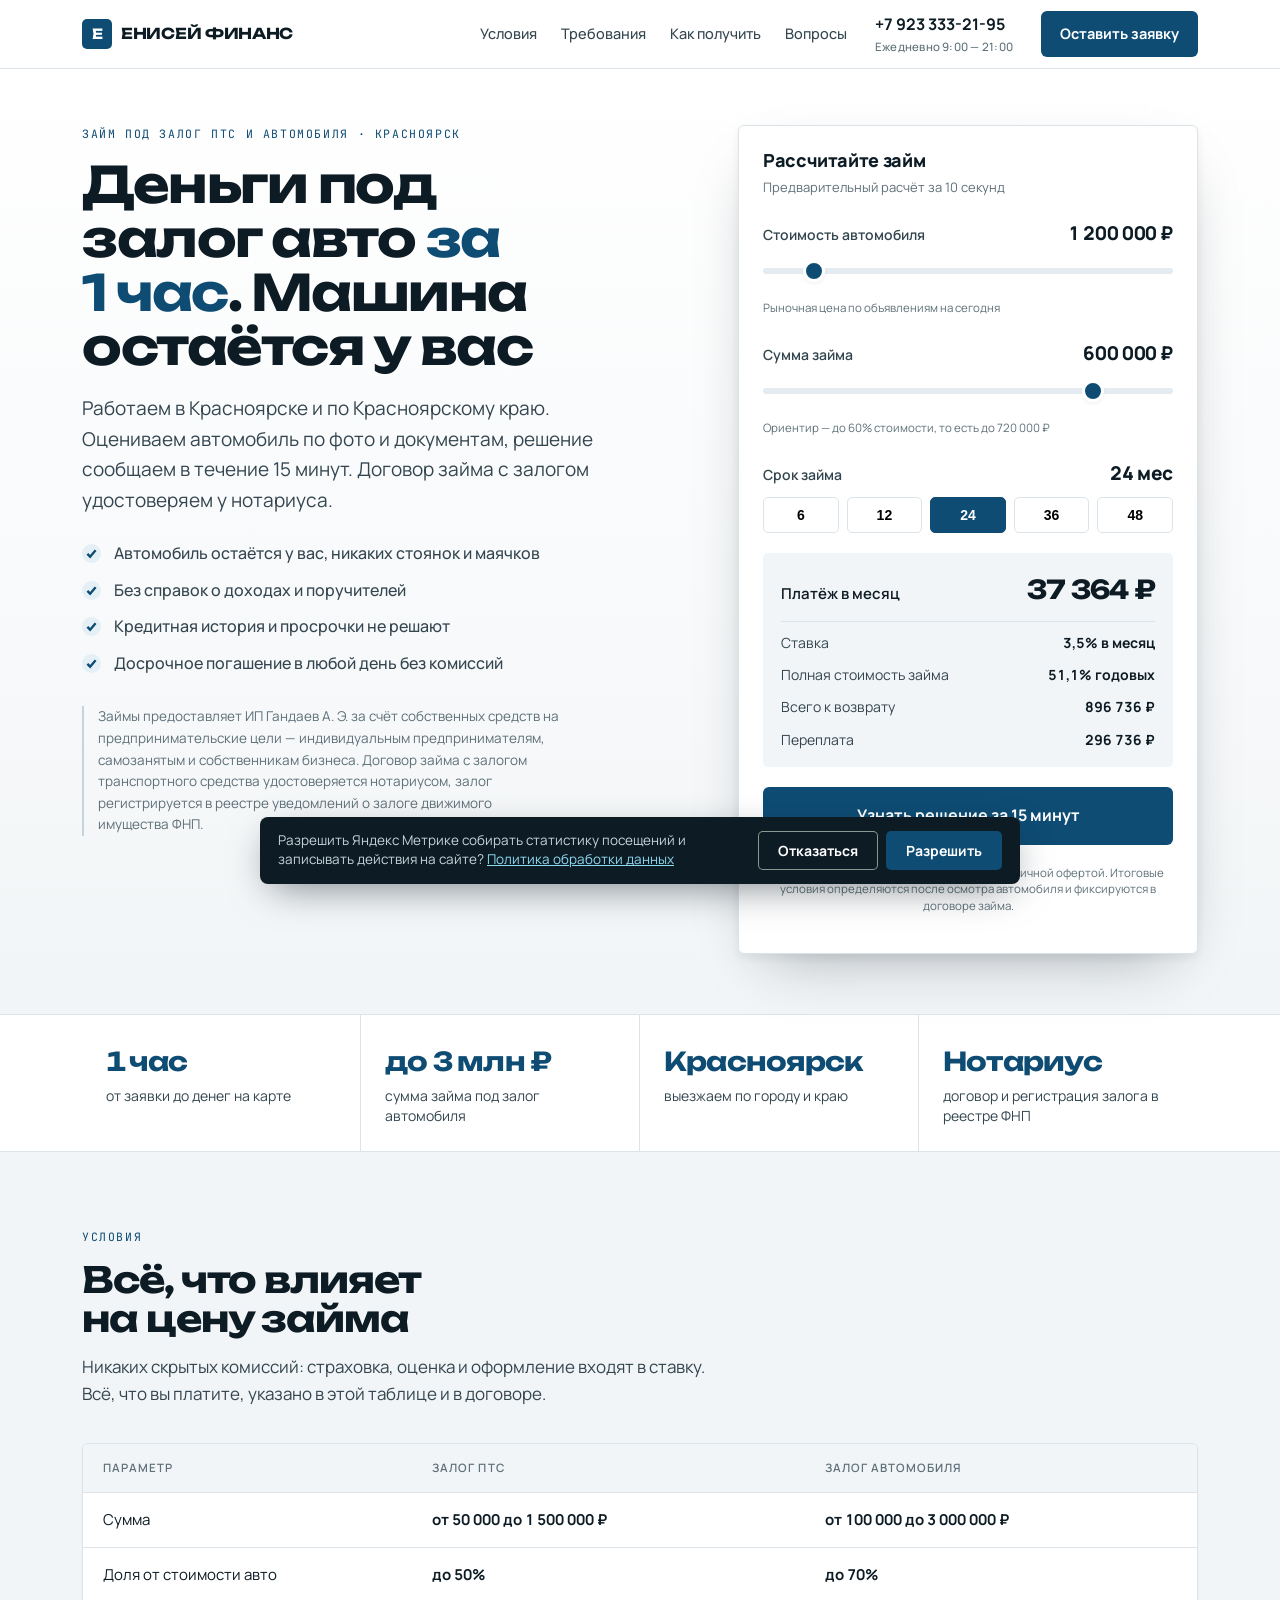
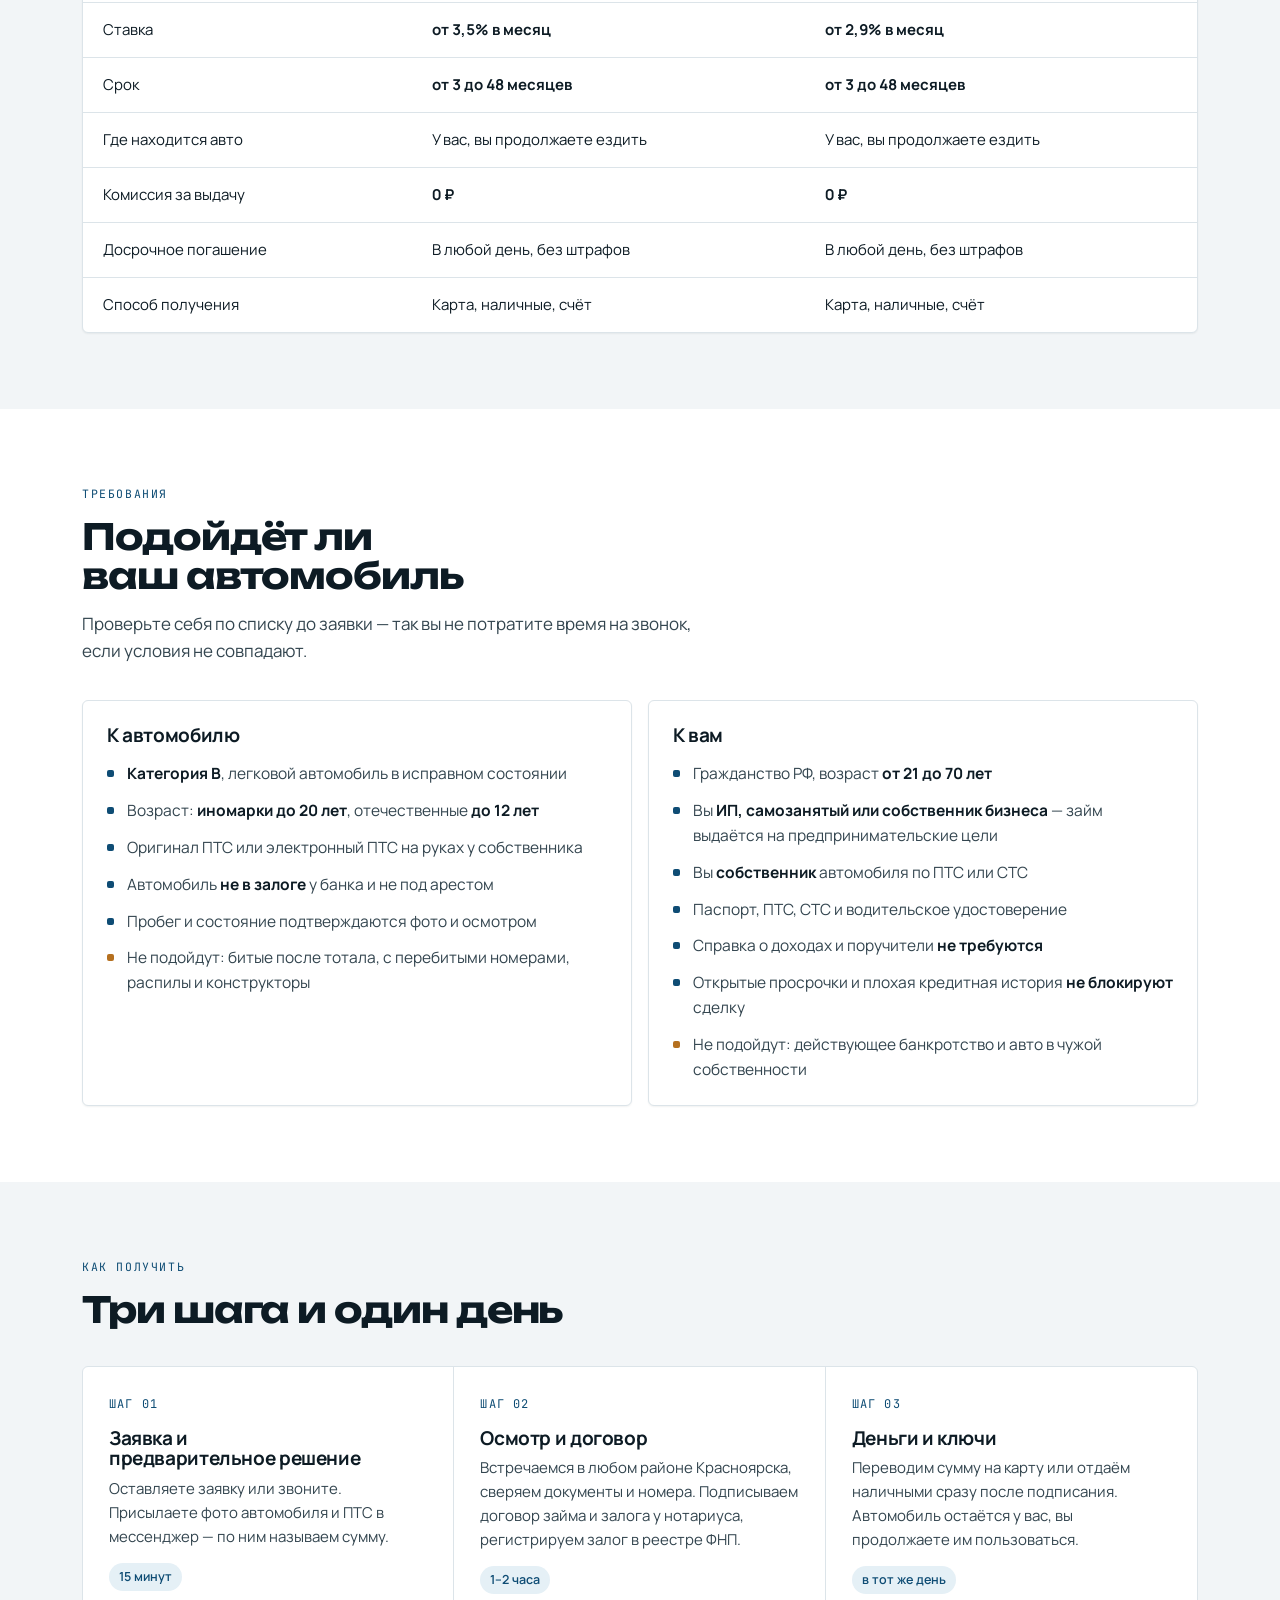
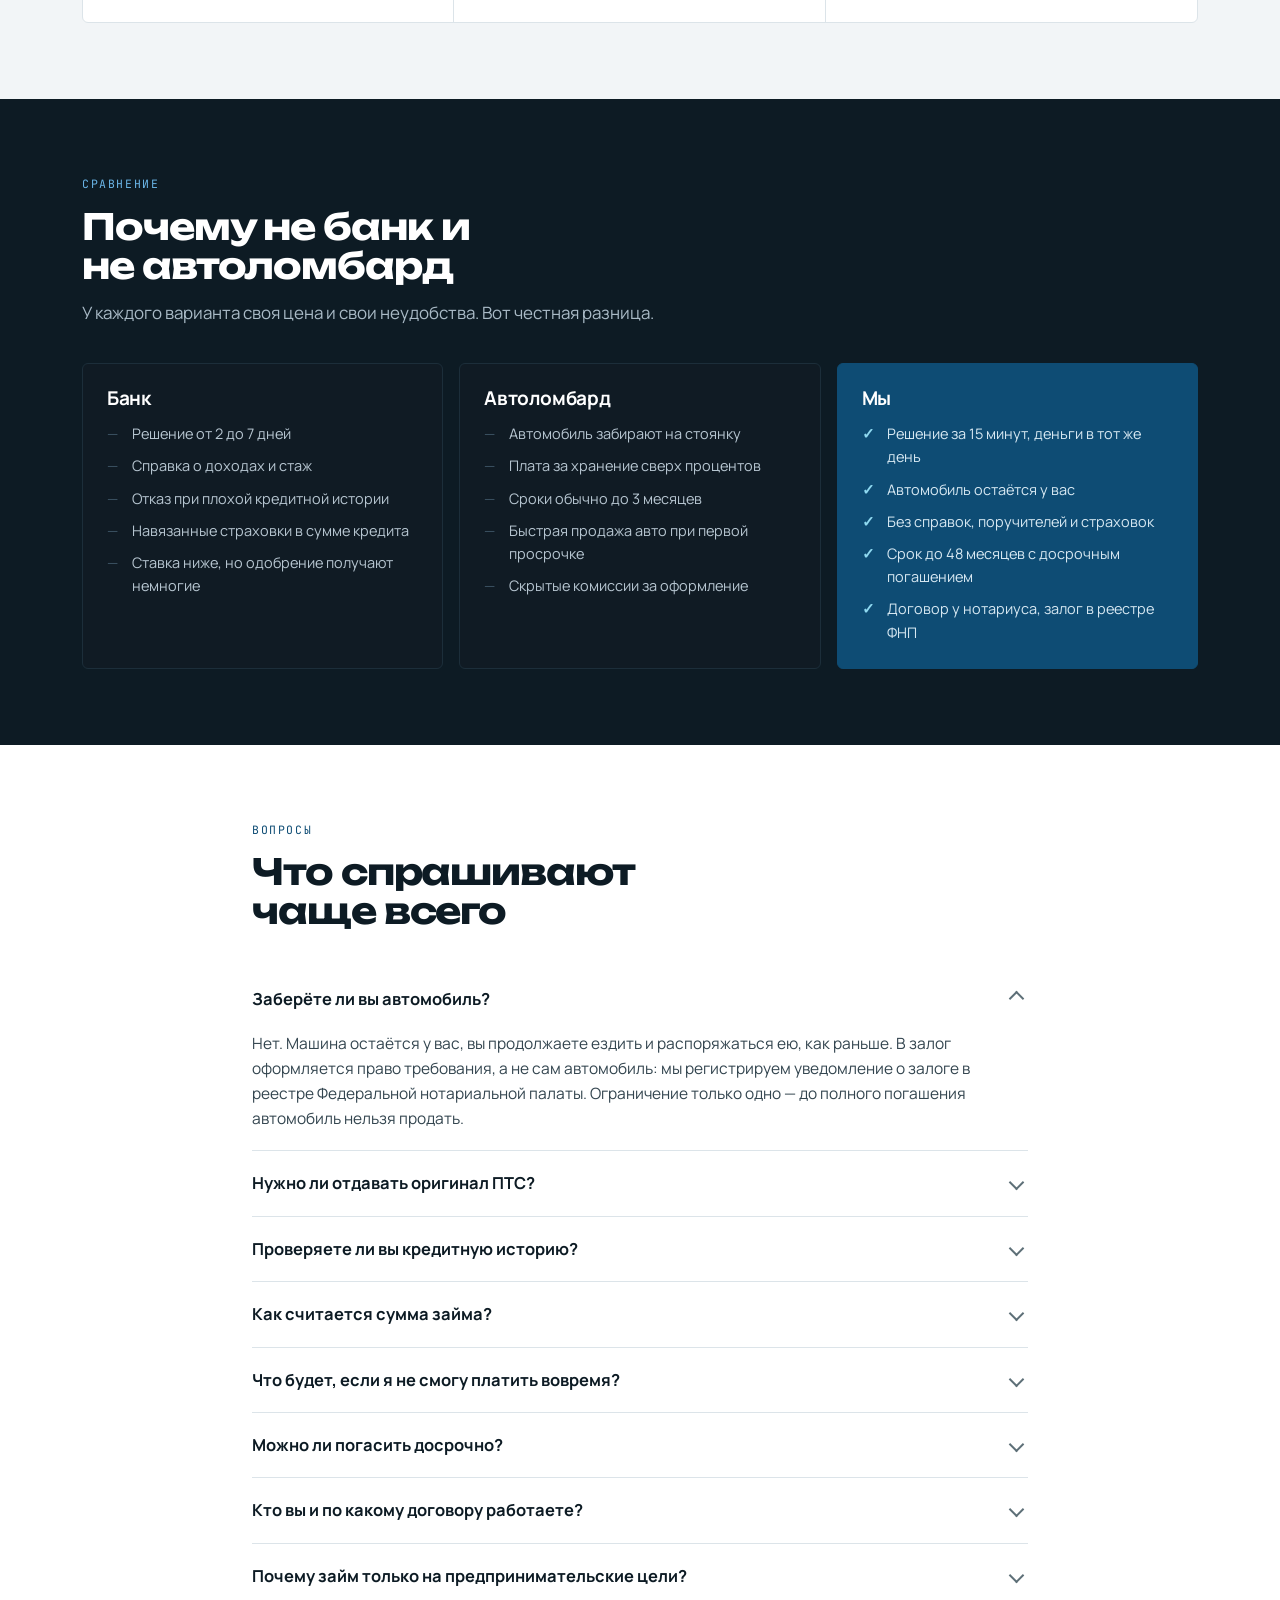
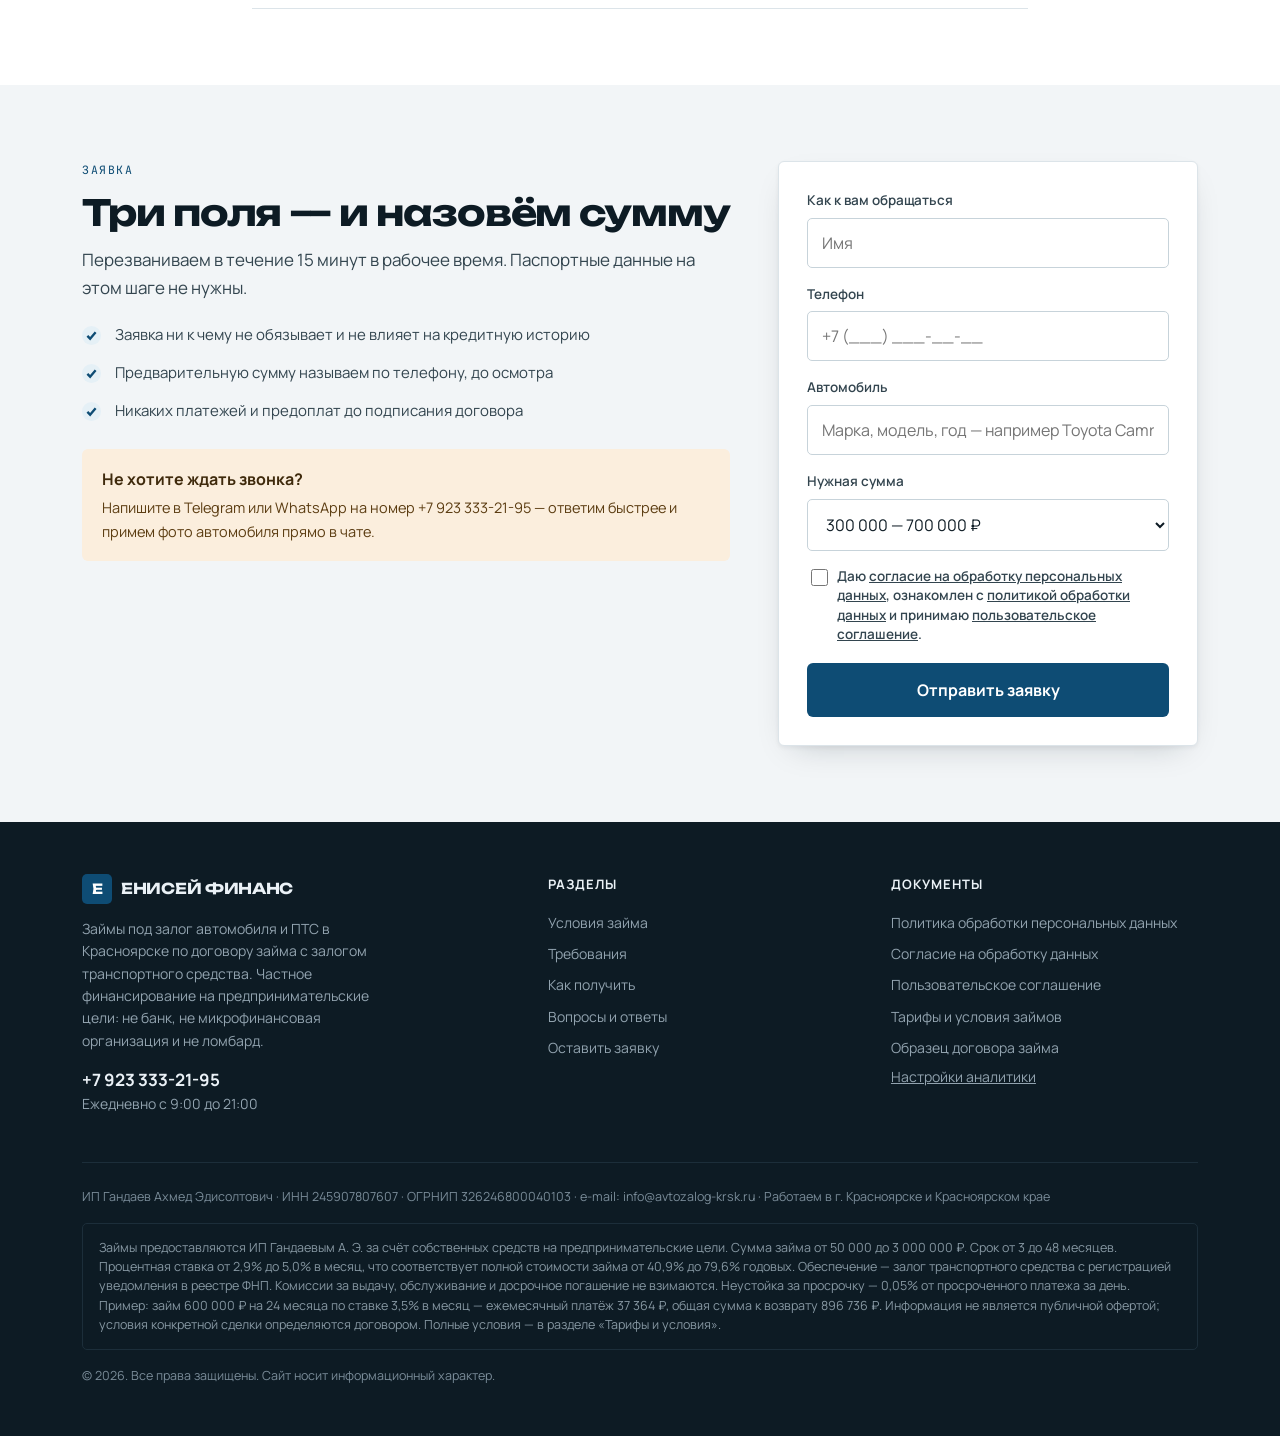
==== commit cf3d8515: "Настроить согласие на аналитику и резервную доставку заявок" ====
--- a/index.html
+++ b/index.html
@@ -1,10 +1,10 @@
 <!DOCTYPE html>
 <html lang="ru">
 <head>
+<!-- Timeweb: эта страница публикуется из ветки production. -->
 <meta charset="utf-8">
 <meta name="viewport" content="width=device-width, initial-scale=1">
 <title>Займ под залог авто и ПТС в Красноярске — деньги за 1 час | Енисей Финанс</title>
-<script>if(location.protocol==="http:"&&/(^|\.)avtozalog-krsk\.ru$/.test(location.hostname))location.replace("https://"+location.host+location.pathname+location.search+location.hash);</script>
 <meta name="description" content="Займ под залог автомобиля и ПТС в Красноярске до 3 000 000 ₽ за 1 час. Машина остаётся у вас, без справок и поручителей, договор у нотариуса, залог в реестре ФНП.">
 <meta property="og:title" content="Займ под залог авто и ПТС в Красноярске — деньги за 1 час">
 <meta property="og:description" content="До 3 000 000 ₽ за час под залог автомобиля. Машина остаётся у вас. Договор у нотариуса, залог в реестре ФНП.">
@@ -26,22 +26,6 @@
 <link rel="preconnect" href="https://fonts.gstatic.com" crossorigin>
 <link rel="stylesheet" href="https://fonts.googleapis.com/css2?family=Unbounded:wght@600;700&family=Manrope:wght@400;500;600;700;800&family=JetBrains+Mono:wght@400;500&display=swap">
 
-<!-- Yandex.Metrika counter: считаем только боевой домен, демо на GitHub Pages статистику не портит -->
-<script type="text/javascript">
-  var METRIKA_ID = 112863227;
-  if (/(^|\.)avtozalog-krsk\.ru$/.test(location.hostname)) {
-    (function(m,e,t,r,i,k,a){
-        m[i]=m[i]||function(){(m[i].a=m[i].a||[]).push(arguments)};
-        m[i].l=1*new Date();
-        for (var j = 0; j < document.scripts.length; j++) {if (document.scripts[j].src === r) { return; }}
-        k=e.createElement(t),a=e.getElementsByTagName(t)[0],k.async=1,k.src=r,a.parentNode.insertBefore(k,a)
-    })(window, document,'script','https://mc.yandex.ru/metrika/tag.js?id=' + METRIKA_ID, 'ym');
-
-    ym(METRIKA_ID, 'init', {ssr:true, webvisor:true, clickmap:true, ecommerce:"dataLayer", referrer: document.referrer, url: location.href, accurateTrackBounce:true, trackLinks:true});
-  }
-</script>
-<!-- /Yandex.Metrika counter -->
-
 <style>
 :root{
   --white:#FFFFFF;
@@ -282,9 +266,6 @@
 .consent input{width:17px;height:17px;margin-top:2px;accent-color:var(--blue)}
 .consent a{color:var(--ink-2)}
 .form-card .btn{width:100%}
-.form-card input.bad{border-color:#B5701F}
-.field-err{font-size:13px;color:#8F5410;display:none}
-.field-err.show{display:block}
 .form-status{font-size:14px;font-weight:600;color:var(--blue);margin-top:14px;display:none}
 .form-side ul{list-style:none;padding:0;margin:22px 0 0;display:flex;flex-direction:column;gap:14px}
 .form-side li{display:grid;grid-template-columns:22px 1fr;gap:11px;font-size:15px;color:var(--ink-2)}
@@ -317,12 +298,21 @@
   box-shadow:0 12px 40px -12px rgba(13,27,36,.6);max-width:760px;margin:0 auto;
 }
 .cookie.show{display:flex}
+.cookie-actions{display:flex;gap:8px}
+.cookie-settings{
+  border:0;background:none;color:inherit;font:inherit;text-align:left;
+  padding:0;cursor:pointer;text-decoration:underline;
+}
+.cookie-settings:hover{color:#fff}
+.cookie-settings:focus-visible,.cookie button:focus-visible{outline-color:#fff}
 .cookie a{color:#8FD9F0}
 .cookie button{
   flex-shrink:0;background:var(--blue);color:#fff;border:none;border-radius:5px;
   padding:10px 20px;font-family:"Manrope",sans-serif;font-weight:700;font-size:14px;cursor:pointer;
 }
 .cookie button:hover{background:var(--blue-hi)}
+.cookie #cookieReject{background:transparent;box-shadow:inset 0 0 0 1px #8b9891}
+.cookie #cookieReject:hover{background:#ffffff14}
 
 /* mobile sticky bar */
 .mobile-bar{
@@ -361,7 +351,8 @@
   .g2{grid-template-columns:1fr}
   .mobile-bar{display:flex}
   .cookie{flex-direction:column;align-items:flex-start;gap:12px;bottom:88px;font-size:13px}
-  .cookie button{width:100%}
+  .cookie-actions{width:100%}
+  .cookie-actions button{flex:1;padding:10px 8px}
   .nav-phone small{display:none}
   .res-main b{font-size:21px}
   .res-row{font-size:13.5px;gap:12px}
@@ -377,7 +368,6 @@
 </style>
 </head>
 <body>
-<noscript><div><img src="https://mc.yandex.ru/watch/112863227" style="position:absolute; left:-9999px;" alt="" /></div></noscript>
 
 <header>
   <div class="wrap nav">
@@ -688,25 +678,22 @@
         </div>
       </div>
 
-      <form class="form-card rv" id="leadForm" novalidate>
+      <form class="form-card rv ym-hide-content" id="leadForm" novalidate>
         <div class="row">
           <label for="fname">Как к вам обращаться</label>
-          <input type="text" id="fname" name="name" placeholder="Имя" autocomplete="given-name" required minlength="2" maxlength="80" aria-describedby="fnameErr">
-          <span class="field-err" id="fnameErr" role="alert"></span>
+          <input class="ym-disable-keys" type="text" id="fname" name="name" placeholder="Имя" autocomplete="given-name" required>
         </div>
         <div class="row">
           <label for="fphone">Телефон</label>
-          <input type="tel" id="fphone" name="phone" placeholder="+7 (___) ___-__-__" autocomplete="tel" required aria-describedby="fphoneErr">
-          <span class="field-err" id="fphoneErr" role="alert"></span>
+          <input class="ym-disable-keys" type="tel" id="fphone" name="phone" placeholder="+7 (___) ___-__-__" autocomplete="tel" required>
         </div>
         <div class="row">
           <label for="fcar">Автомобиль</label>
-          <input type="text" id="fcar" name="car" placeholder="Марка, модель, год — например Toyota Camry 2018" required minlength="10" maxlength="120" aria-describedby="fcarErr">
-          <span class="field-err" id="fcarErr" role="alert"></span>
+          <input class="ym-disable-keys" type="text" id="fcar" name="car" placeholder="Марка, модель, год — например Toyota Camry 2018">
         </div>
         <div class="row">
           <label for="fsum">Нужная сумма</label>
-          <select id="fsum" name="amount" required>
+          <select id="fsum" name="amount">
             <option>до 300 000 ₽</option>
             <option selected>300 000 — 700 000 ₽</option>
             <option>700 000 — 1 500 000 ₽</option>
@@ -720,7 +707,7 @@
           <span>Даю <a href="consent.html" target="_blank" rel="noopener">согласие на обработку персональных данных</a>, ознакомлен с <a href="privacy.html" target="_blank" rel="noopener">политикой обработки данных</a> и принимаю <a href="terms.html" target="_blank" rel="noopener">пользовательское соглашение</a>.</span>
         </label>
         <button class="btn btn-primary" type="submit">Отправить заявку</button>
-        <p class="form-status" id="formStatus">Заявка отправлена. Перезвоним в течение 15 минут.</p>
+        <p class="form-status" id="formStatus" role="status">Заявка отправлена. Перезвоним в течение 15 минут в рабочее время.</p>
       </form>
     </div>
   </div>
@@ -757,6 +744,7 @@
           <a href="terms.html">Пользовательское соглашение</a>
           <a href="tariffs.html">Тарифы и условия займов</a>
           <a href="dogovor.html">Образец договора займа</a>
+          <button type="button" class="cookie-settings" id="cookieSettings" aria-controls="cookieBar" aria-expanded="false" hidden>Настройки аналитики</button>
         </div>
       </div>
     </div>
@@ -774,10 +762,13 @@
   </div>
 </footer>
 
-<div class="cookie" id="cookieBar">
-  <span>Сайт использует файлы cookie и сервис веб-аналитики для оценки удобства страниц. Подробнее — в <a href="privacy.html">политике обработки персональных данных</a>.</span>
-  <button type="button" id="cookieOk">Понятно</button>
-</div>
+<section class="cookie" id="cookieBar" aria-label="Настройки аналитики">
+  <span>Разрешить Яндекс Метрике собирать статистику посещений и записывать действия на сайте? <a href="privacy.html">Политика обработки данных</a></span>
+  <div class="cookie-actions">
+    <button type="button" id="cookieReject">Отказаться</button>
+    <button type="button" id="cookieAccept">Разрешить</button>
+  </div>
+</section>
 
 <div class="mobile-bar">
   <a class="btn btn-ghost" href="tel:+79233332195">Позвонить</a>
@@ -939,88 +930,82 @@
 
   render();
 
+  // ---- настройки аналитики ----
+  var consentKey = 'analyticsConsent';
+  var analyticsChoice;
+  try { analyticsChoice = localStorage.getItem(consentKey); } catch (e) {}
+  var metrikaId = 112863227;
+  var production = /(^|\.)avtozalog-krsk\.ru$/.test(location.hostname);
+  var metrikaActive = false;
+
+  function startMetrika(){
+    if (!production || metrikaActive) return;
+    metrikaActive = true;
+    if (!window.ym) {
+      window.ym = function(){ (window.ym.a = window.ym.a || []).push(arguments); };
+      window.ym.l = Date.now();
+      var tag = document.createElement('script');
+      tag.async = true;
+      tag.src = 'https://mc.yandex.ru/metrika/tag.js?id=' + metrikaId;
+      document.head.appendChild(tag);
+    }
+
+    window.ym(metrikaId, 'init', {
+      ssr:true, webvisor:true, clickmap:true, ecommerce:'dataLayer',
+      referrer:document.referrer, url:location.href, accurateTrackBounce:true, trackLinks:true
+    });
+  }
+
+  var cookieBar = document.getElementById('cookieBar');
+  var cookieSettings = document.getElementById('cookieSettings');
+  var openedSettings = false;
+  function showCookieBar(show){
+    cookieBar.classList.toggle('show', show);
+    cookieSettings.setAttribute('aria-expanded', String(show));
+  }
+  function setAnalytics(choice){
+    analyticsChoice = choice;
+    try { localStorage.setItem(consentKey, choice); } catch (e) {}
+    if (choice === 'accepted') {
+      startMetrika();
+    } else if (metrikaActive) {
+      metrikaActive = false;
+      window.ym(metrikaId, 'destruct');
+    }
+    showCookieBar(false);
+    if (openedSettings) cookieSettings.focus();
+    openedSettings = false;
+  }
+
+  cookieSettings.hidden = false;
+  if (analyticsChoice === 'accepted') startMetrika();
+  showCookieBar(analyticsChoice !== 'accepted' && analyticsChoice !== 'declined');
+  cookieSettings.addEventListener('click', function(){
+    openedSettings = true;
+    showCookieBar(true);
+    document.getElementById('cookieReject').focus();
+  });
+  document.getElementById('cookieAccept').addEventListener('click', function(){ setAnalytics('accepted'); });
+  document.getElementById('cookieReject').addEventListener('click', function(){ setAnalytics('declined'); });
+
   // ---- форма ----
-  function goal(name, params){
-    if (window.ym) ym(METRIKA_ID, 'reachGoal', name, params);
+  function goal(name){
+    if (metrikaActive) window.ym(metrikaId, 'reachGoal', name);
   }
-
-  // Рекламные метки запоминаются на 90 дней: если человек пришёл из рекламы,
-  // а заявку оставил позже, зайдя напрямую, источник не теряется.
-  var ATTR_KEYS = ['utm_source','utm_medium','utm_campaign','utm_term','utm_content','yclid'];
-  var ATTR_TTL = 90 * 24 * 3600 * 1000;
-  var attr = {};
-  (function(){
-    var qs = new URLSearchParams(location.search), fresh = {}, has = false;
-    ATTR_KEYS.forEach(function(k){ var v = qs.get(k); if (v) { fresh[k] = v.slice(0, 200); has = true; } });
-    try {
-      if (has) {
-        fresh.ts = Date.now();
-        localStorage.setItem('attr', JSON.stringify(fresh));
-        attr = fresh;
-      } else {
-        var saved = JSON.parse(localStorage.getItem('attr') || 'null');
-        if (saved && Date.now() - saved.ts < ATTR_TTL) attr = saved;
-      }
-    } catch(e) { if (has) attr = fresh; }
-  })();
-
-  var clientId = '';
-  if (window.ym) ym(METRIKA_ID, 'getClientID', function(id){ clientId = id || ''; });
 
   // звонок — отдельная цель: в нише половина обращений идёт по телефону
   document.addEventListener('click', function(e){
     if (e.target.closest('a[href^="tel:"]')) goal('phone');
   });
 
-  // Проверка полей формы. Те же правила повторены в submit.php —
-  // обойти их, отправив запрос в обход страницы, не получится.
-  function squash(v){ return v.replace(/\s+/g, ' ').trim(); }
-  // три одинаковых символа подряд (кроме цифр: «2111», «2000» — нормальные модели и годы)
-  function hasTriple(v){ return /([^\d\s])\1\1/i.test(v.toLowerCase()); }
-  function letters(v){ return (v.match(/[a-zа-яё]/gi) || []).length; }
-  function fieldError(id, raw){
-    var v = squash(raw);
-    if (id === 'fname'){
-      if (!v) return 'Укажите имя';
-      if (!/^[a-zа-яё][a-zа-яё\s\-]*$/i.test(v) || letters(v) < 2) return 'Имя — только буквы, не короче 2';
-      if (hasTriple(v)) return 'Проверьте имя: три одинаковые буквы подряд';
-    }
-    if (id === 'fphone'){
-      if (raw.replace(/\D/g, '').length !== 11) return 'Введите номер полностью: +7 и 10 цифр';
-    }
-    if (id === 'fcar'){
-      if (!v) return 'Укажите автомобиль';
-      if (v.length < 10 || letters(v) < 3) return 'Напишите марку, модель и год — не короче 10 символов';
-      if (hasTriple(v)) return 'Проверьте написание: три одинаковых символа подряд';
-    }
-    return '';
-  }
-  function setErr(el, msg){
-    var box = document.getElementById(el.id + 'Err');
-    el.classList.toggle('bad', !!msg);
-    el.setAttribute('aria-invalid', msg ? 'true' : 'false');
-    box.textContent = msg;
-    box.classList.toggle('show', !!msg);
-  }
-  // ошибка снимается, как только поле исправлено
-  ['fname','fphone','fcar'].forEach(function(id){
-    var el = document.getElementById(id);
-    el.addEventListener('input', function(){ if (el.classList.contains('bad')) setErr(el, fieldError(id, el.value)); });
-  });
-
   var form = document.getElementById('leadForm');
   var status = document.getElementById('formStatus');
 
   form.addEventListener('submit', function(e){
     e.preventDefault();
+    var phone = document.getElementById('fphone');
     var ok = document.getElementById('fconsent');
-    var firstBad = null;
-    ['fname','fphone','fcar'].forEach(function(id){
-      var el = document.getElementById(id), msg = fieldError(id, el.value);
-      setErr(el, msg);
-      if (msg && !firstBad) firstBad = el;
-    });
-    if (firstBad){ firstBad.focus(); return; }
+    if (!phone.value.trim()){ phone.focus(); phone.style.borderColor = '#B5701F'; return; }
     if (!ok.checked){ ok.focus(); return; }
 
     var btn = form.querySelector('button[type=submit]');
@@ -1032,7 +1017,7 @@
     var isDemo = location.protocol === 'file:' || /github\.io$/.test(location.hostname);
     if (isDemo) {
       status.style.color = '';
-      status.textContent = 'Демо-версия: заявка никуда не отправлена. На рабочем сайте она уйдёт в Telegram за секунду.';
+      status.textContent = 'Демо-версия. Введённые данные остались в браузере.';
       status.style.display = 'block';
       btn.textContent = 'Проверено';
       return;
@@ -1043,30 +1028,23 @@
     data.append('calc_term', document.getElementById('termVal').textContent);
     data.append('calc_car',  document.getElementById('carVal').textContent);
     data.append('page', location.pathname + location.search);
-    ATTR_KEYS.forEach(function(k){ if (attr[k]) data.append(k, attr[k]); });
-    if (attr.ts) data.append('attr_date', new Date(attr.ts).toISOString().slice(0, 10));
-    if (clientId) data.append('client_id', clientId);
+    var qs = new URLSearchParams(location.search);
+    ['utm_source','utm_medium','utm_campaign','utm_term','utm_content'].forEach(function(k){
+      if (qs.get(k)) data.append(k, qs.get(k));
+    });
 
     fetch('/submit.php', {method:'POST', body:data})
-      .then(function(r){
-        if (r.status === 422) return r.json().then(function(j){
-          // сервер отклонил поле — показываем ошибку у него, а не «не удалось отправить»
-          var el = document.getElementById({name:'fname', phone:'fphone', car:'fcar'}[j && j.error]);
-          if (!el) throw new Error(422);
-          setErr(el, fieldError(el.id, el.value) || 'Проверьте это поле');
-          el.focus();
-          btn.disabled = false; btn.textContent = 'Отправить заявку';
-          return null;
-        });
-        if(!r.ok) throw new Error(r.status); return r.json();
-      })
-      .then(function(res){
-        if (res === null) return;
+      .then(function(r){ if(!r.ok) throw new Error(r.status); return r.json(); })
+      .then(function(result){
+        if (!result || result.ok !== true) throw new Error('lead');
+        var notified = result.notified !== false;
         status.style.color = '';
-        status.textContent = (res && res.id ? 'Заявка ' + res.id + ' отправлена.' : 'Заявка отправлена.') + ' Перезвоним в течение 15 минут.';
+        status.textContent = notified
+          ? 'Заявка отправлена. Перезвоним в течение 15 минут в рабочее время.'
+          : 'Заявка сохранена. Если ответ нужен срочно, позвоните нам: +7 923 333-21-95.';
         status.style.display = 'block';
-        btn.textContent = 'Отправлено';
-        goal('lead', res && res.id ? {lead_id: res.id} : undefined);
+        btn.textContent = notified ? 'Отправлено' : 'Сохранено';
+        if (notified) goal('lead');
       })
       .catch(function(){
         status.style.color = '#B5701F';
@@ -1081,7 +1059,6 @@
   document.getElementById('fphone').addEventListener('input', function(e){
     var d = e.target.value.replace(/\D/g,'');
     if (!d.length){ e.target.value = ''; return; }
-    // номер, набранный без +7 или 8 (сразу с 9), не теряет первую цифру
     d = (d[0] === '8' ? '7' + d.slice(1) : d[0] === '7' ? d : '7' + d).slice(0,11);
     var out = '+7';
     if (d.length > 1) out += ' (' + d.slice(1,4);
@@ -1089,16 +1066,6 @@
     if (d.length >= 8) out += '-' + d.slice(7,9);
     if (d.length >= 10) out += '-' + d.slice(9,11);
     e.target.value = out;
-  });
-
-  // ---- уведомление о cookie ----
-  var bar = document.getElementById('cookieBar');
-  try {
-    if (!localStorage.getItem('cookieOk')) bar.classList.add('show');
-  } catch(e) { bar.classList.add('show'); }
-  document.getElementById('cookieOk').addEventListener('click', function(){
-    bar.classList.remove('show');
-    try { localStorage.setItem('cookieOk', '1'); } catch(e) {}
   });
 
   // ---- появление блоков ----
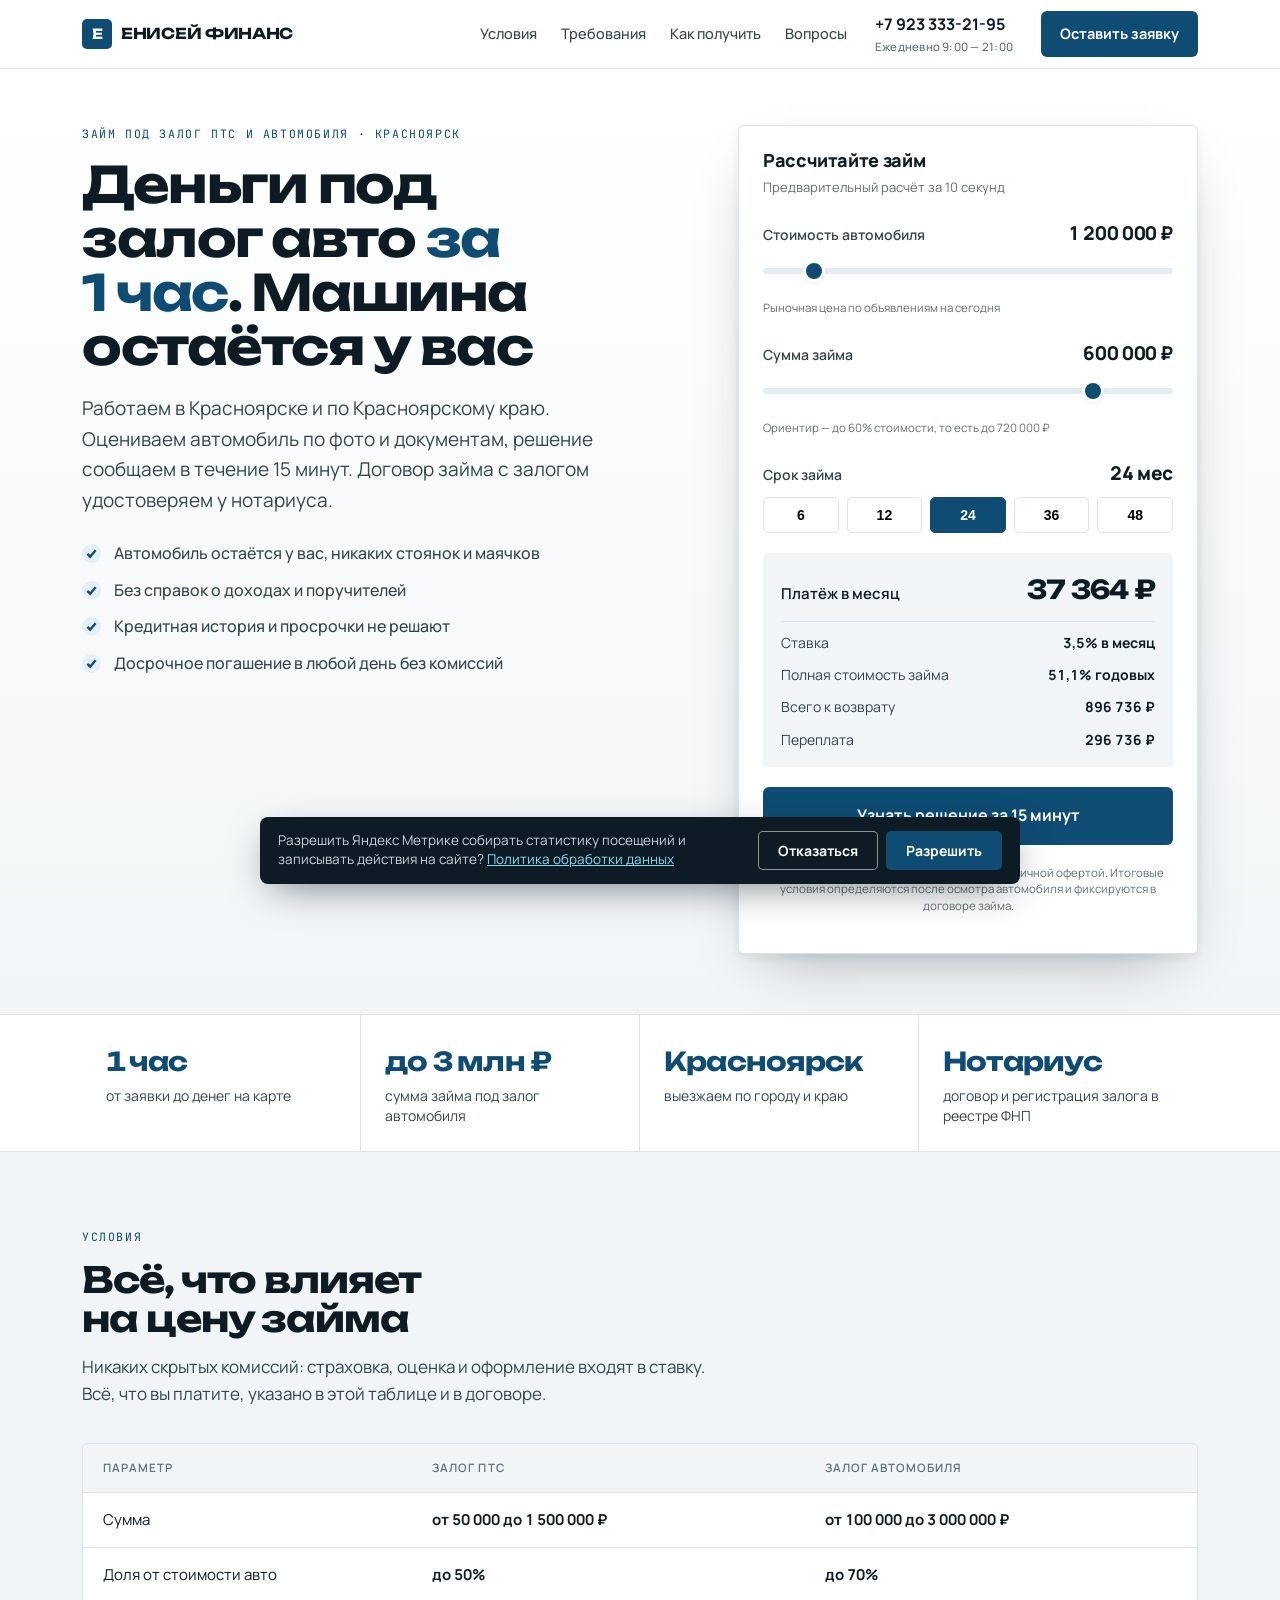
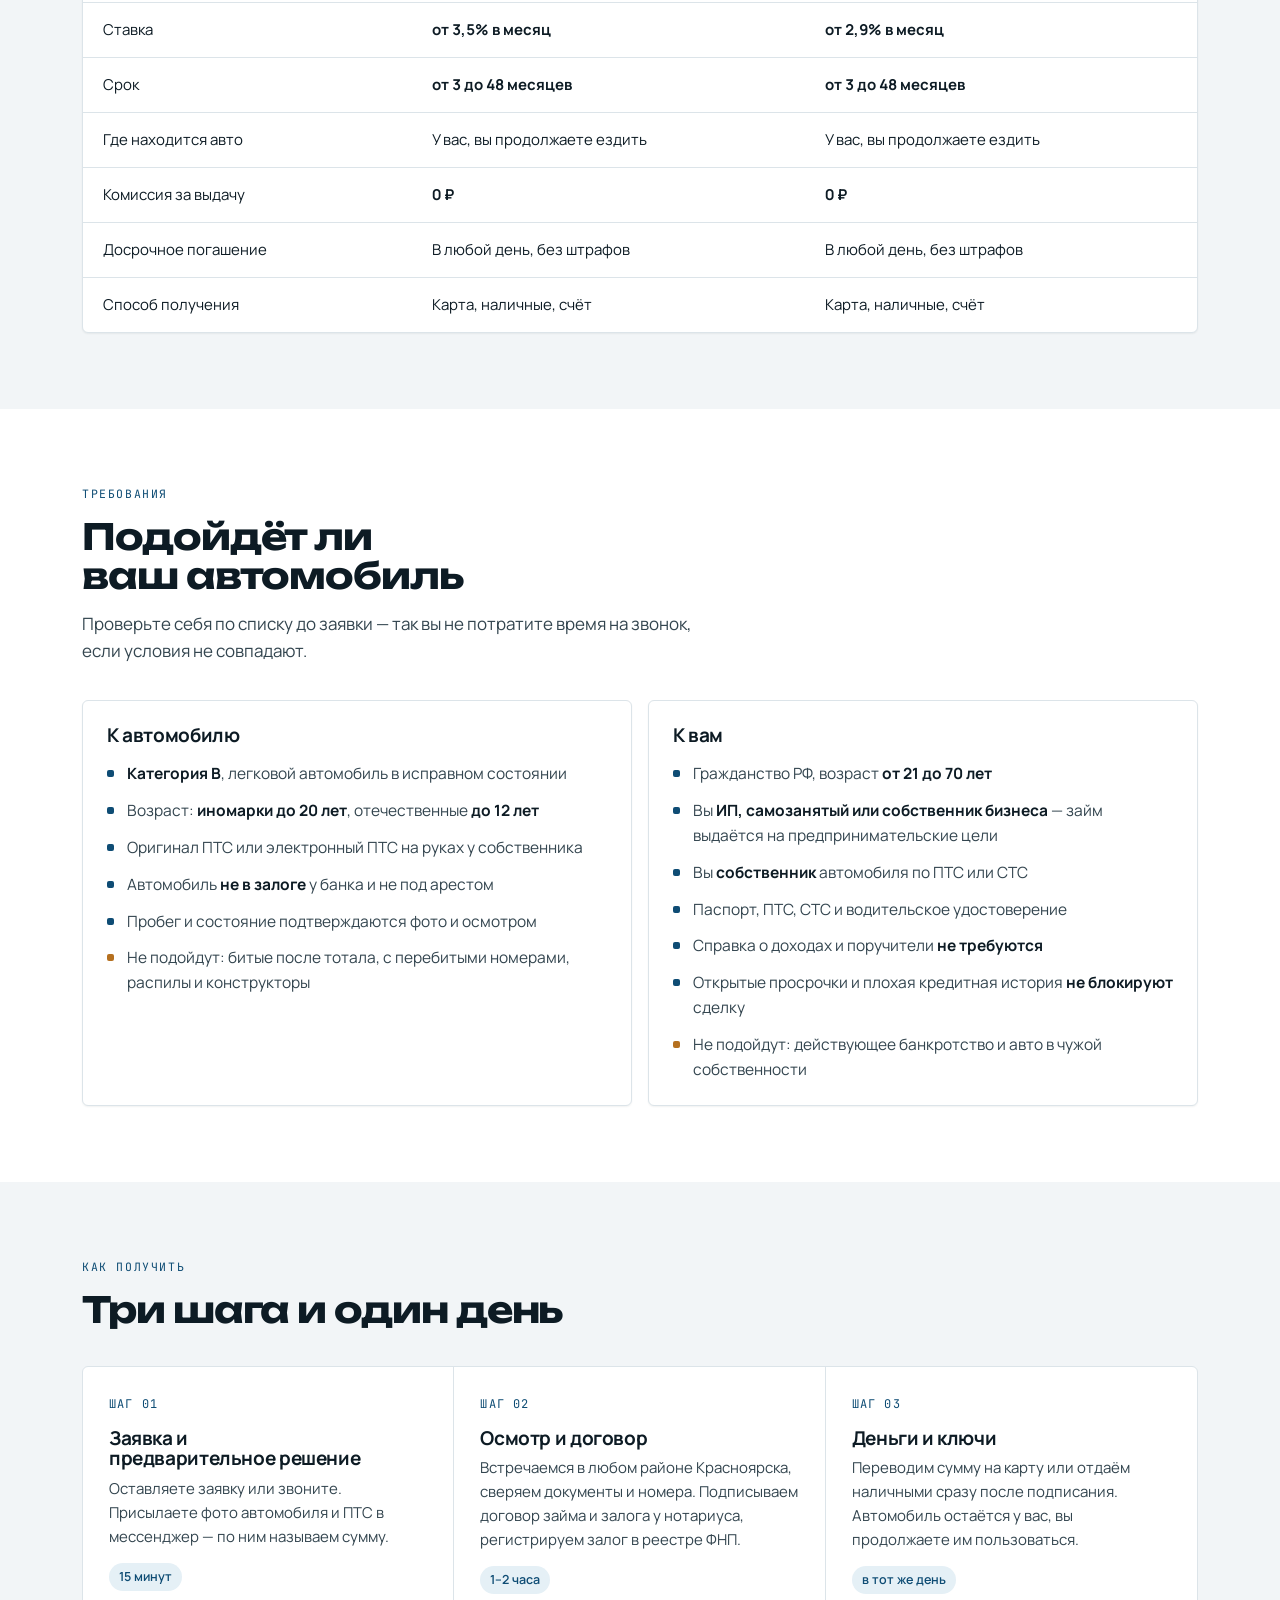
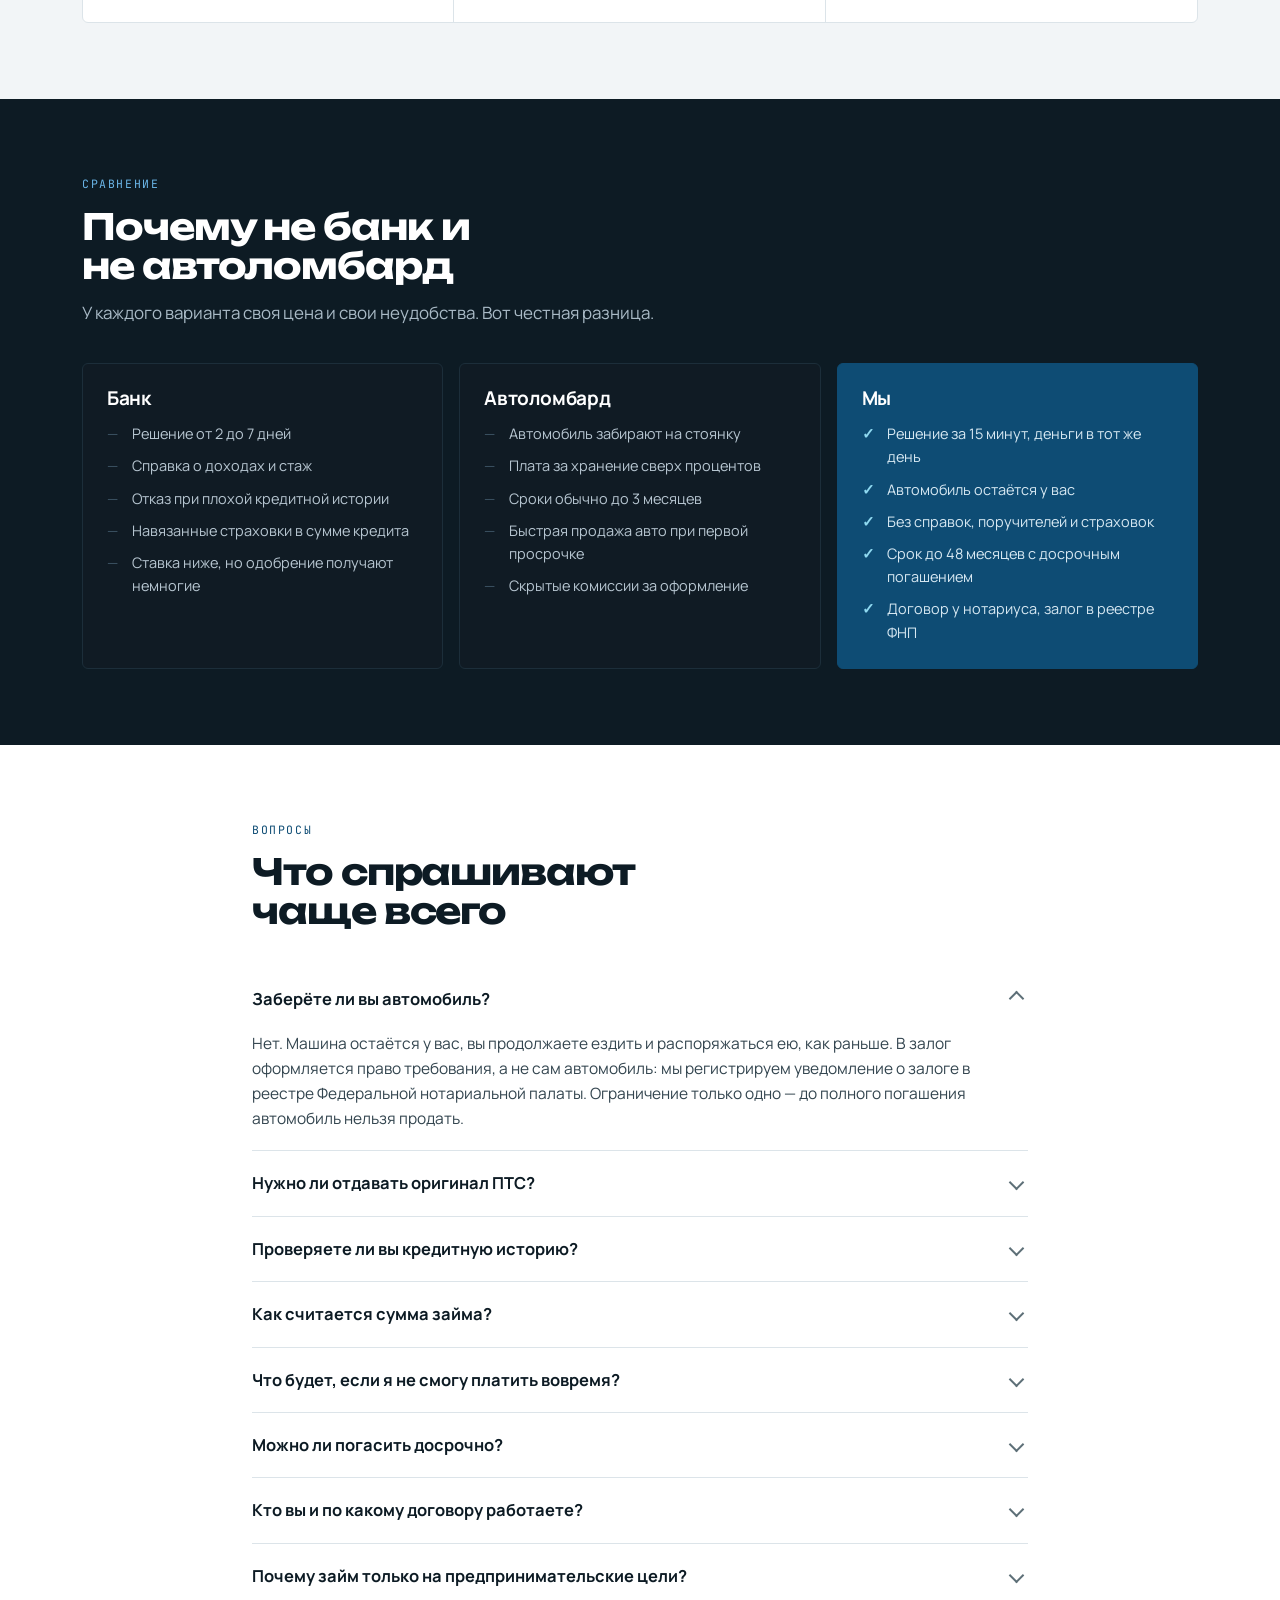
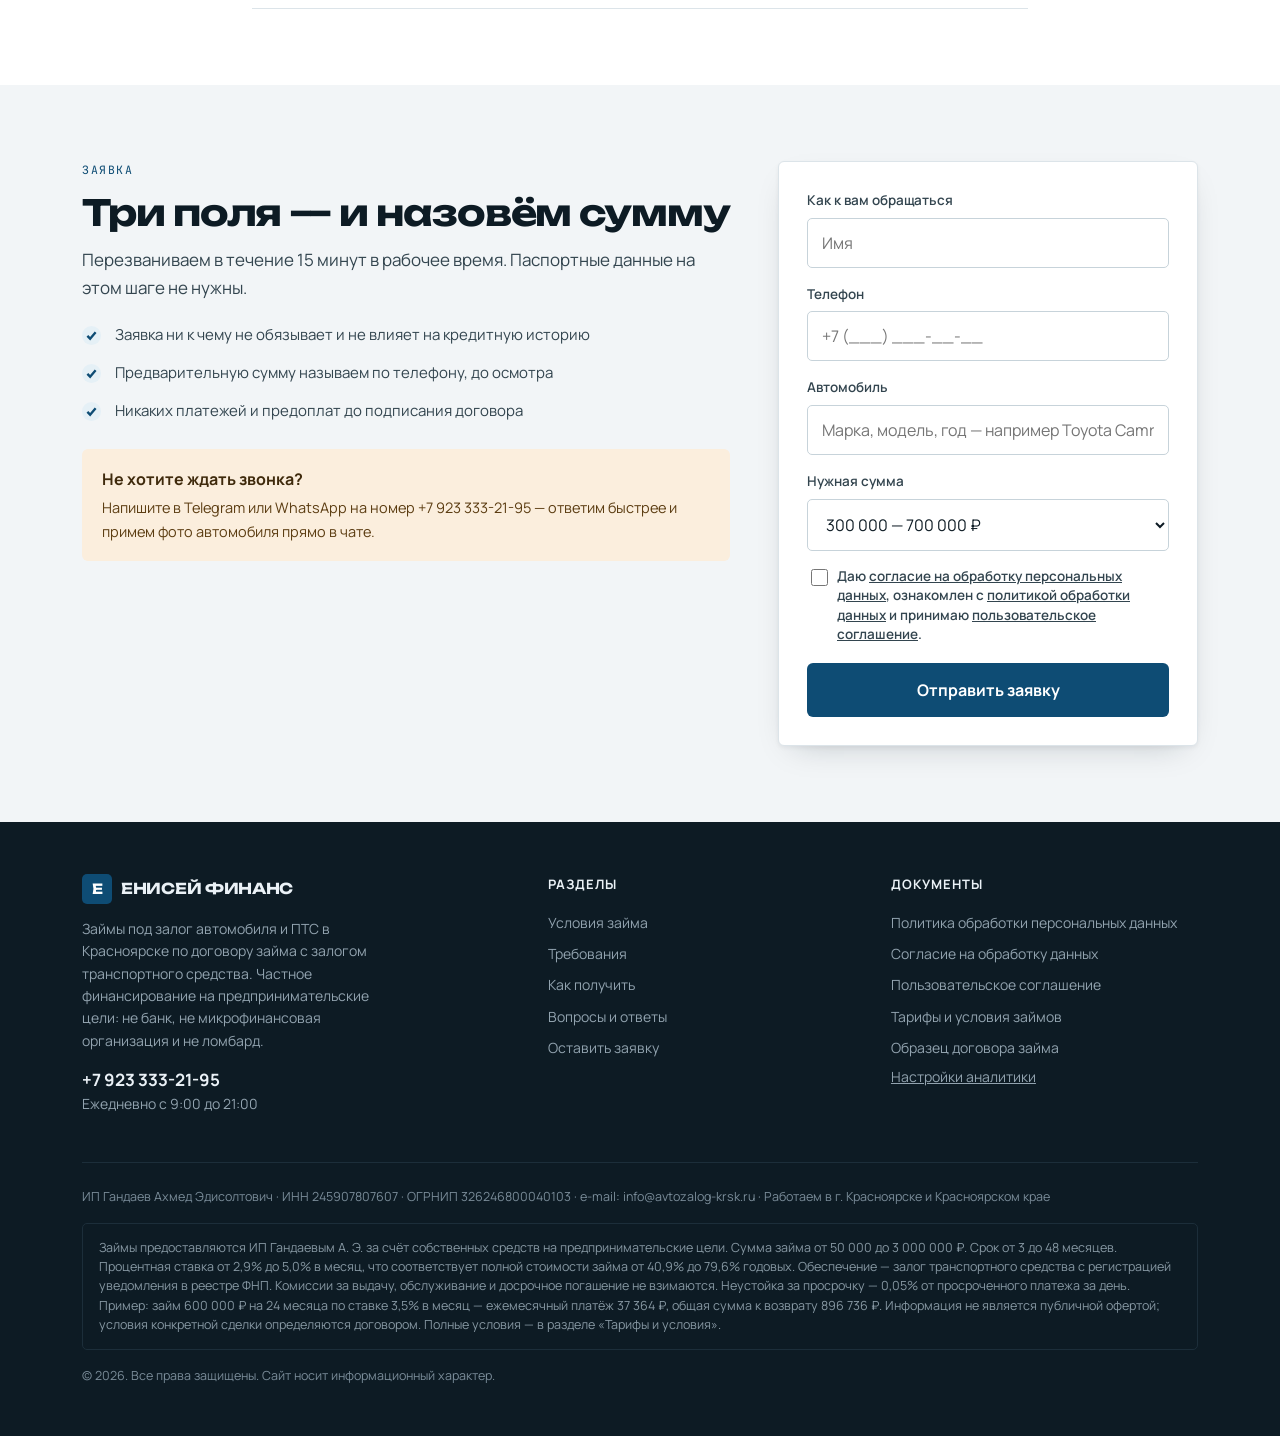
==== commit 55aa9191: "Убрать дополнительный абзац с первого экрана" ====
--- a/index.html
+++ b/index.html
@@ -404,7 +404,6 @@
         <li><span class="check"><svg viewBox="0 0 12 12"><path d="M1.5 6.5 4.5 9.5 10.5 2.5"/></svg></span> Кредитная история и просрочки не решают</li>
         <li><span class="check"><svg viewBox="0 0 12 12"><path d="M1.5 6.5 4.5 9.5 10.5 2.5"/></svg></span> Досрочное погашение в любой день без комиссий</li>
       </ul>
-      <p class="hero-note">Займы предоставляет ИП Гандаев А. Э. за счёт собственных средств на предпринимательские цели — индивидуальным предпринимателям, самозанятым и собственникам бизнеса. Договор займа с залогом транспортного средства удостоверяется нотариусом, залог регистрируется в реестре уведомлений о залоге движимого имущества ФНП.</p>
     </div>
 
     <!-- CALCULATOR -->
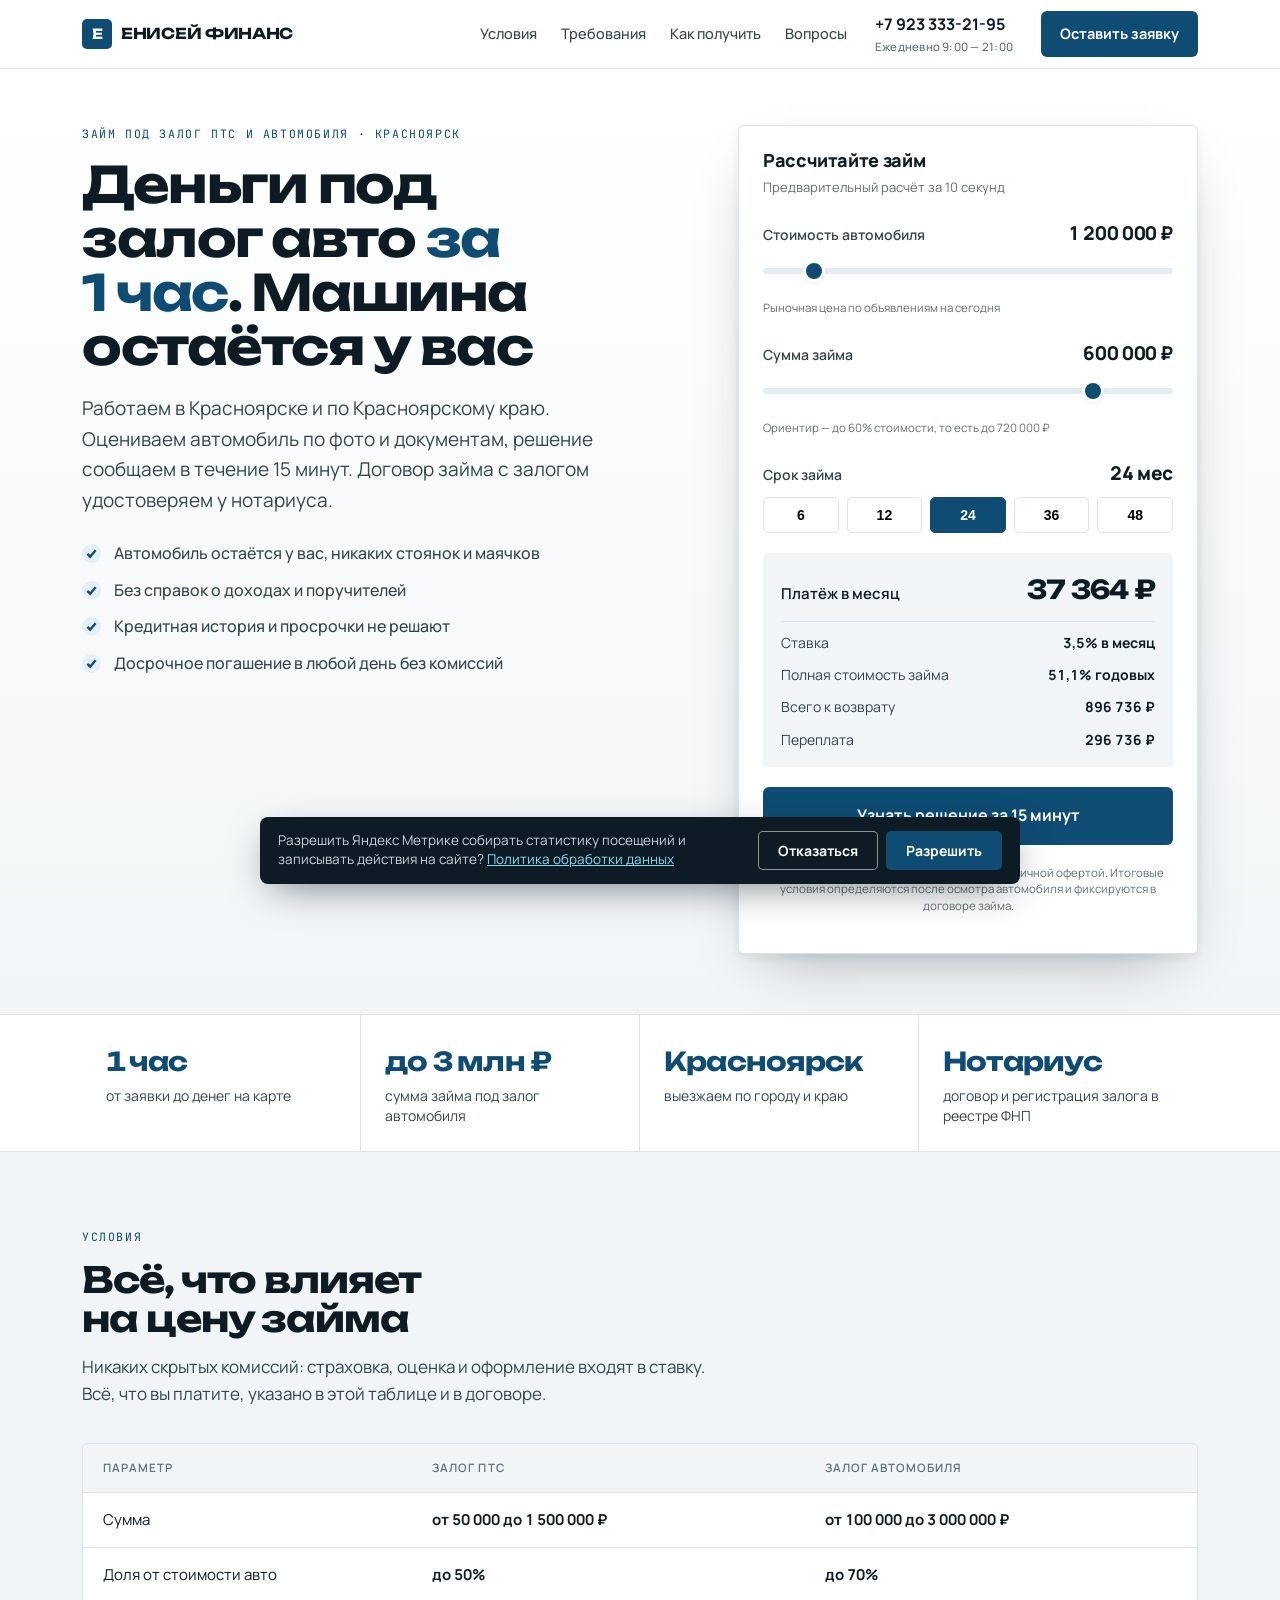
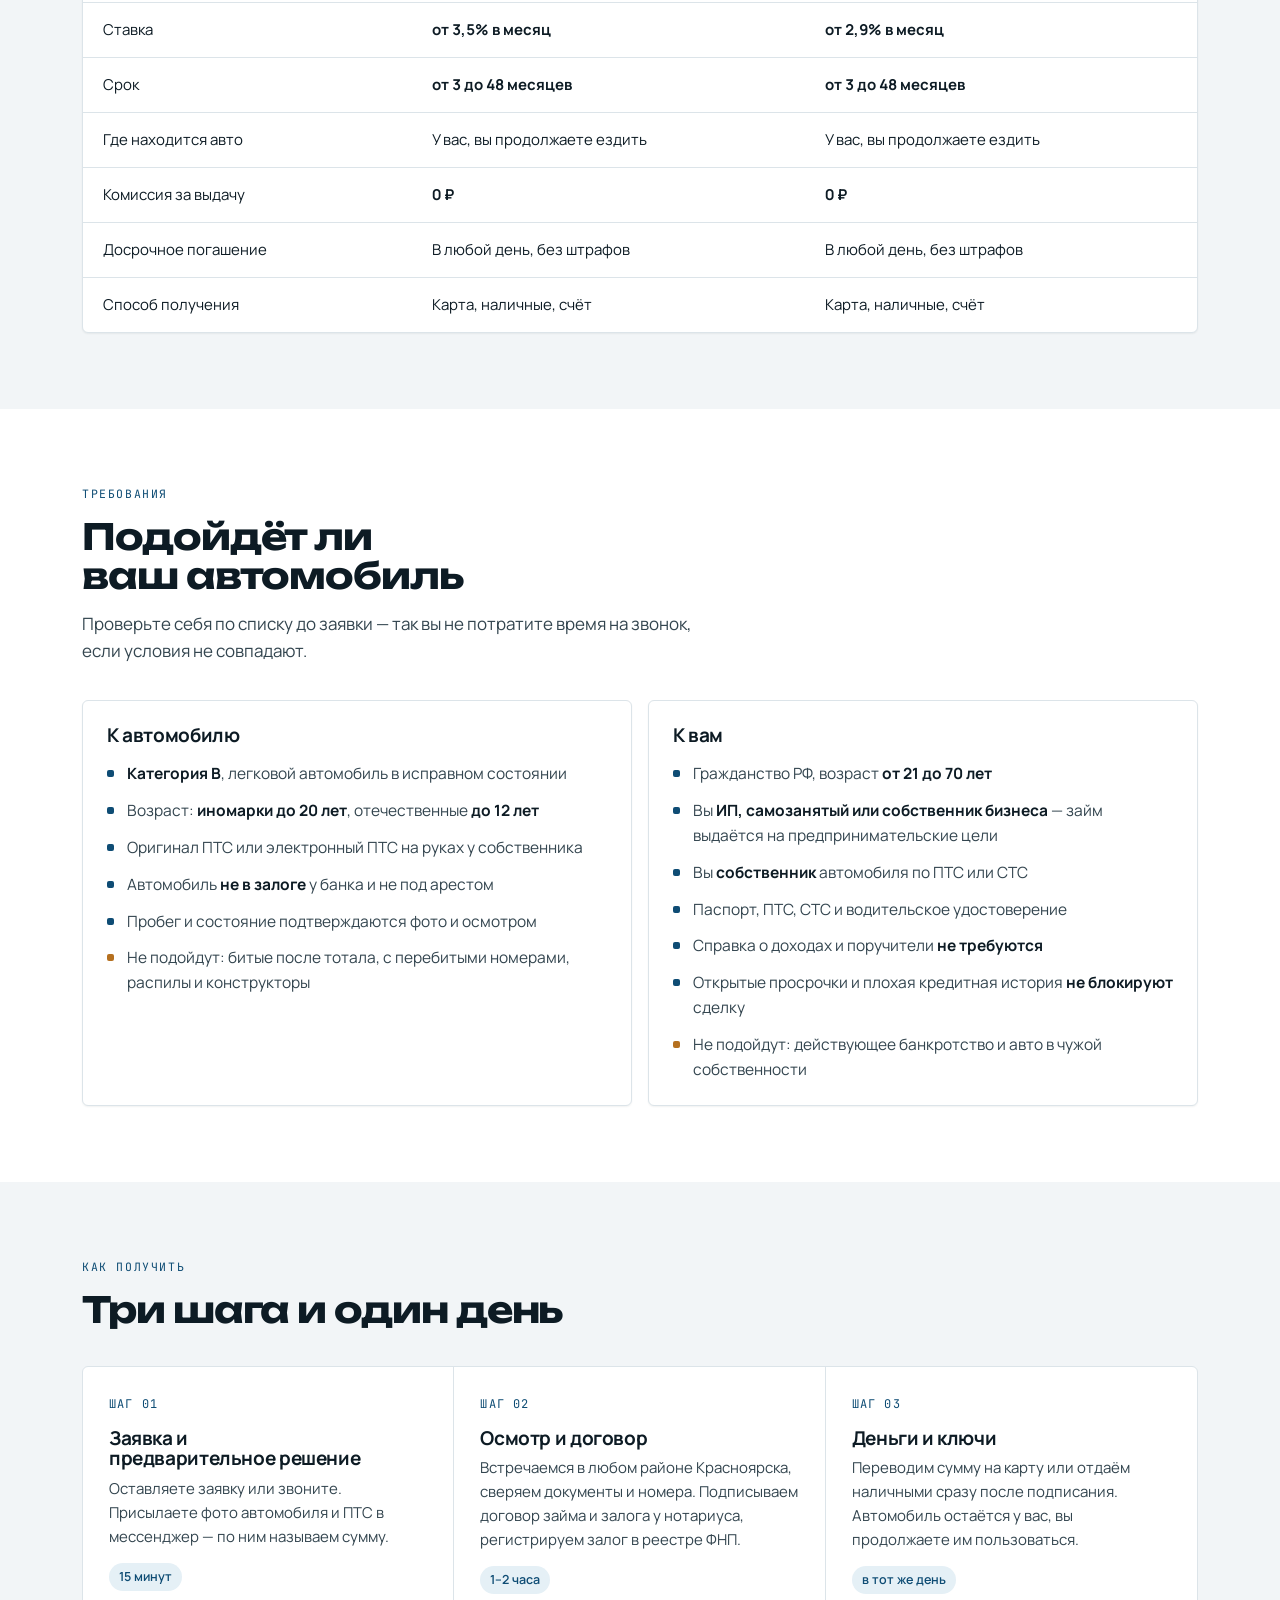
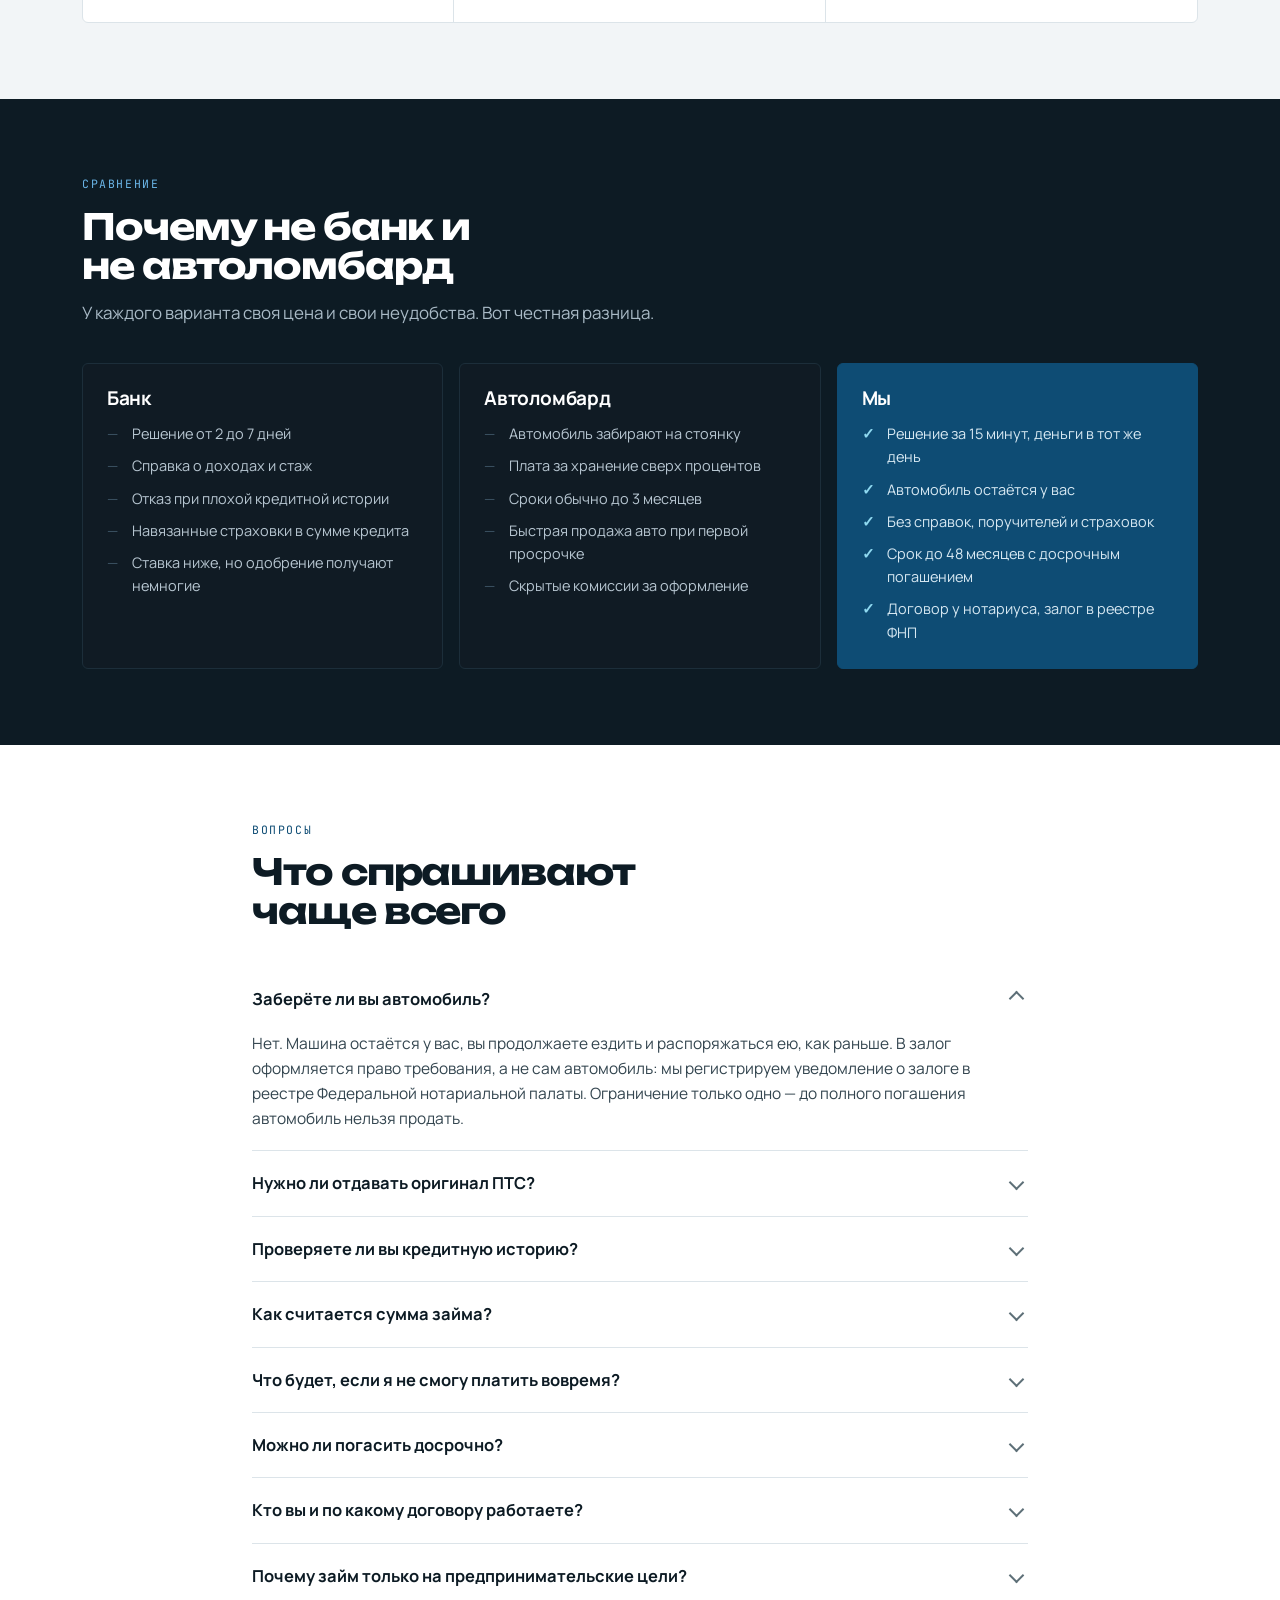
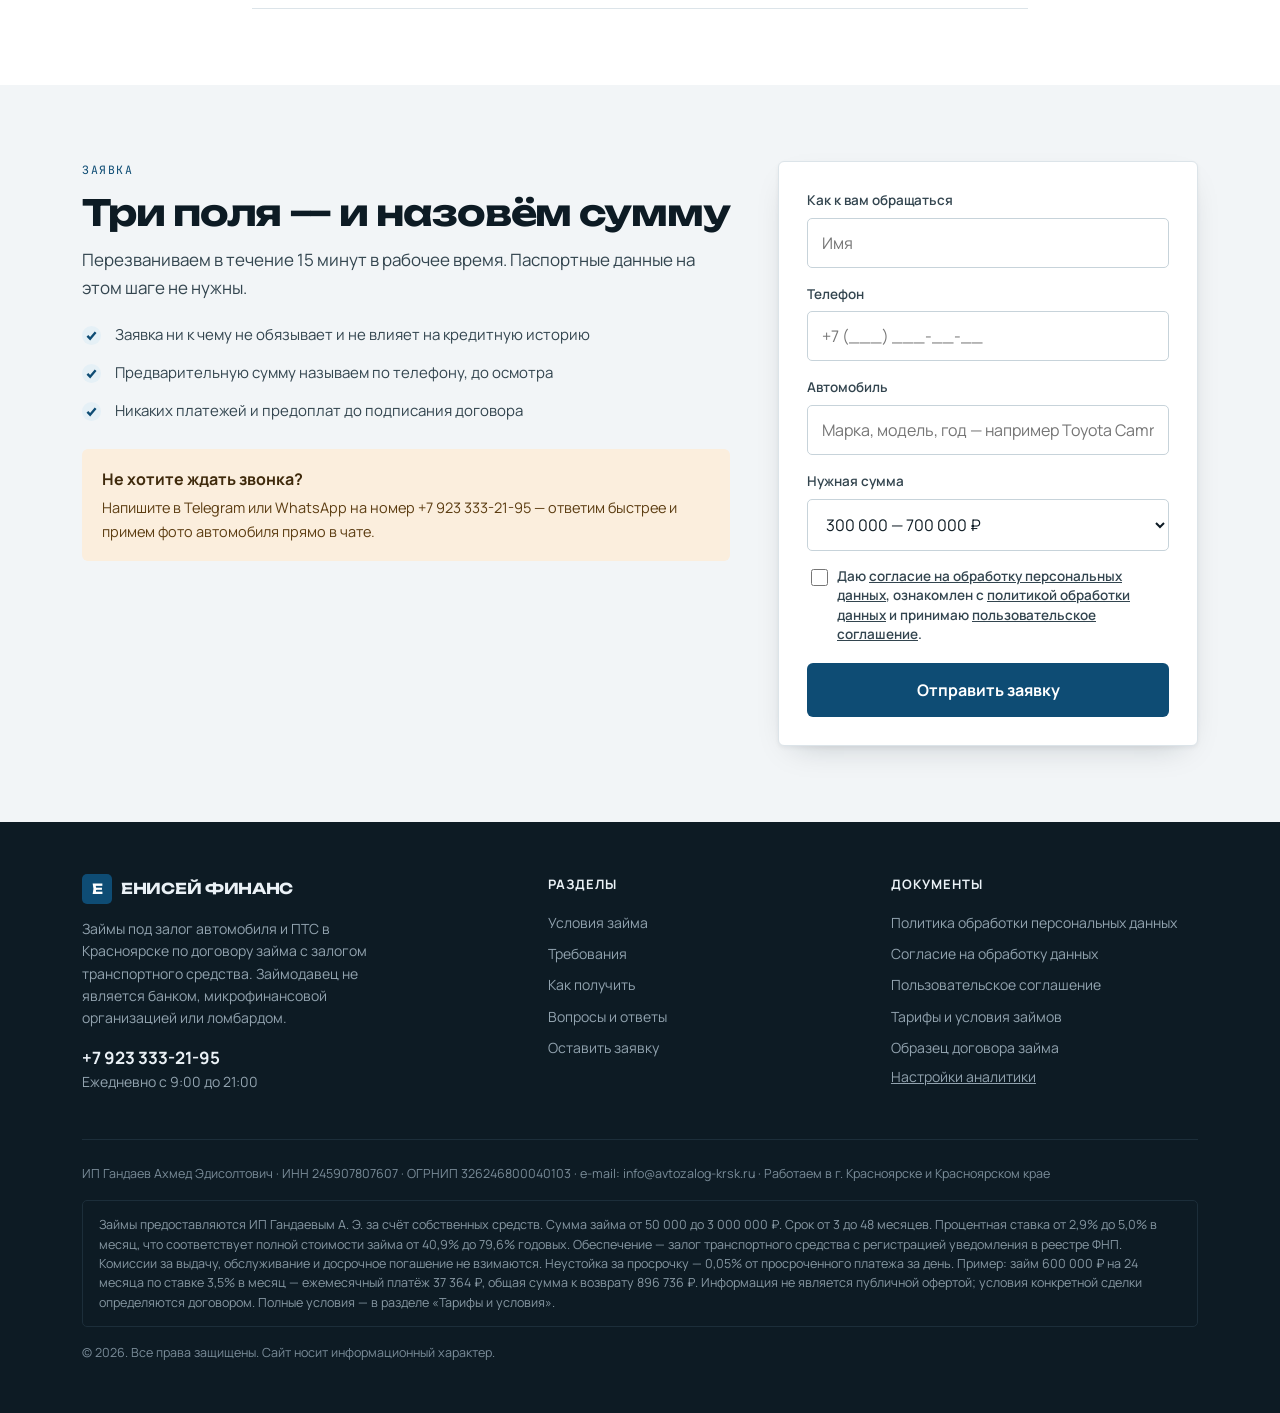
==== commit a9718c4d: "Убрать повтор условий выдачи из подвала" ====
--- a/index.html
+++ b/index.html
@@ -722,7 +722,7 @@
           <span class="logo-mark">Е</span>
           <span class="logo-text" style="color:#EAF1F6">ЕНИСЕЙ ФИНАНС</span>
         </a>
-        <p style="max-width:320px;margin-top:12px">Займы под залог автомобиля и ПТС в Красноярске по договору займа с залогом транспортного средства. Частное финансирование на предпринимательские цели: не банк, не микрофинансовая организация и не ломбард.</p>
+        <p style="max-width:320px;margin-top:12px">Займы под залог автомобиля и ПТС в Красноярске по договору займа с залогом транспортного средства. Займодавец не является банком, микрофинансовой организацией или ломбардом.</p>
         <p style="margin-top:14px"><a href="tel:+79233332195" style="color:#EAF1F6;font-weight:700;font-size:17px">+7 923 333-21-95</a><br>Ежедневно с 9:00 до 21:00</p>
       </div>
       <div>
@@ -754,7 +754,7 @@
         e-mail: info@avtozalog-krsk.ru · Работаем в г. Красноярске и Красноярском крае
       </p>
       <div class="psk">
-        Займы предоставляются ИП Гандаевым А. Э. за счёт собственных средств на предпринимательские цели. Сумма займа от 50 000 до 3 000 000 ₽. Срок от 3 до 48 месяцев. Процентная ставка от 2,9% до 5,0% в месяц, что соответствует полной стоимости займа от 40,9% до 79,6% годовых. Обеспечение — залог транспортного средства с регистрацией уведомления в реестре ФНП. Комиссии за выдачу, обслуживание и досрочное погашение не взимаются. Неустойка за просрочку — 0,05% от просроченного платежа за день. Пример: займ 600 000 ₽ на 24 месяца по ставке 3,5% в месяц — ежемесячный платёж 37 364 ₽, общая сумма к возврату 896 736 ₽. Информация не является публичной офертой; условия конкретной сделки определяются договором. Полные условия — в разделе <a href="tariffs.html" style="color:#8798A3">«Тарифы и условия»</a>.
+        Займы предоставляются ИП Гандаевым А. Э. за счёт собственных средств. Сумма займа от 50 000 до 3 000 000 ₽. Срок от 3 до 48 месяцев. Процентная ставка от 2,9% до 5,0% в месяц, что соответствует полной стоимости займа от 40,9% до 79,6% годовых. Обеспечение — залог транспортного средства с регистрацией уведомления в реестре ФНП. Комиссии за выдачу, обслуживание и досрочное погашение не взимаются. Неустойка за просрочку — 0,05% от просроченного платежа за день. Пример: займ 600 000 ₽ на 24 месяца по ставке 3,5% в месяц — ежемесячный платёж 37 364 ₽, общая сумма к возврату 896 736 ₽. Информация не является публичной офертой; условия конкретной сделки определяются договором. Полные условия — в разделе <a href="tariffs.html" style="color:#8798A3">«Тарифы и условия»</a>.
       </div>
       <p style="margin-top:16px">© 2026. Все права защищены. Сайт носит информационный характер.</p>
     </div>
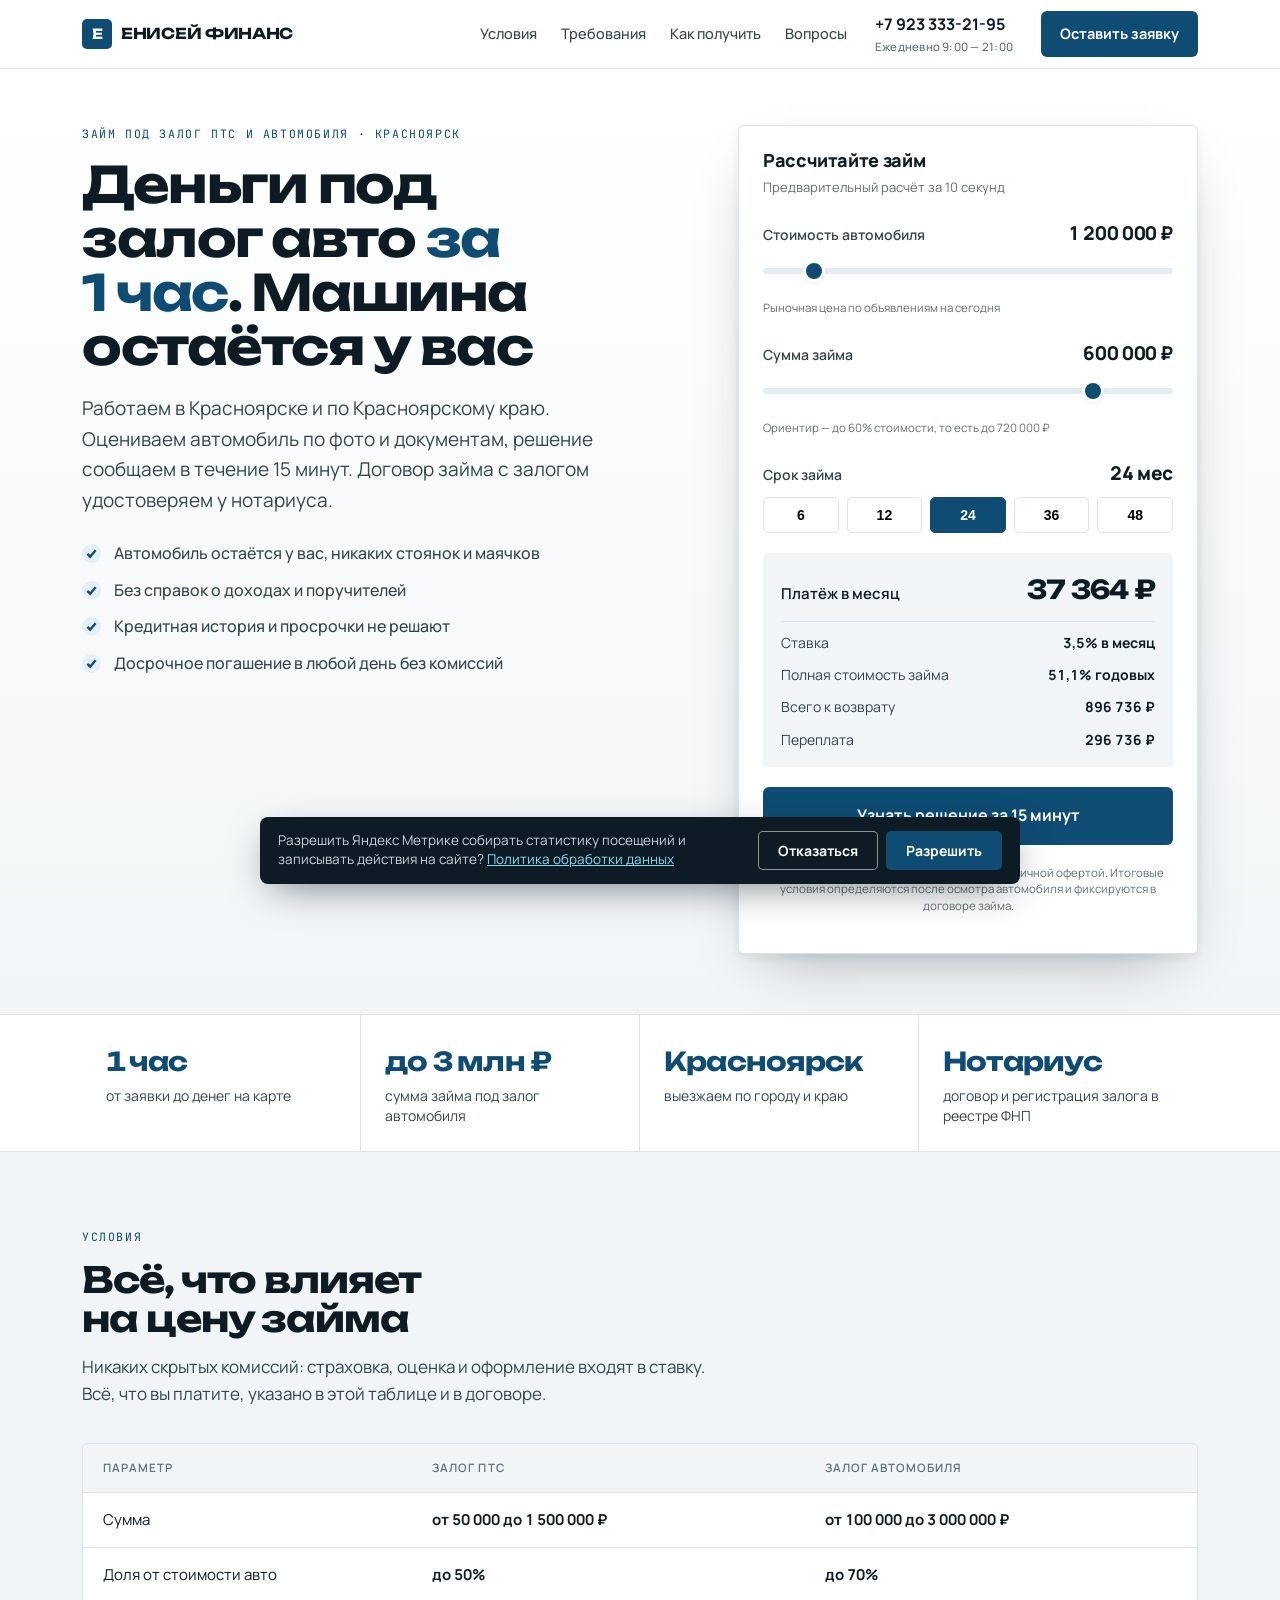
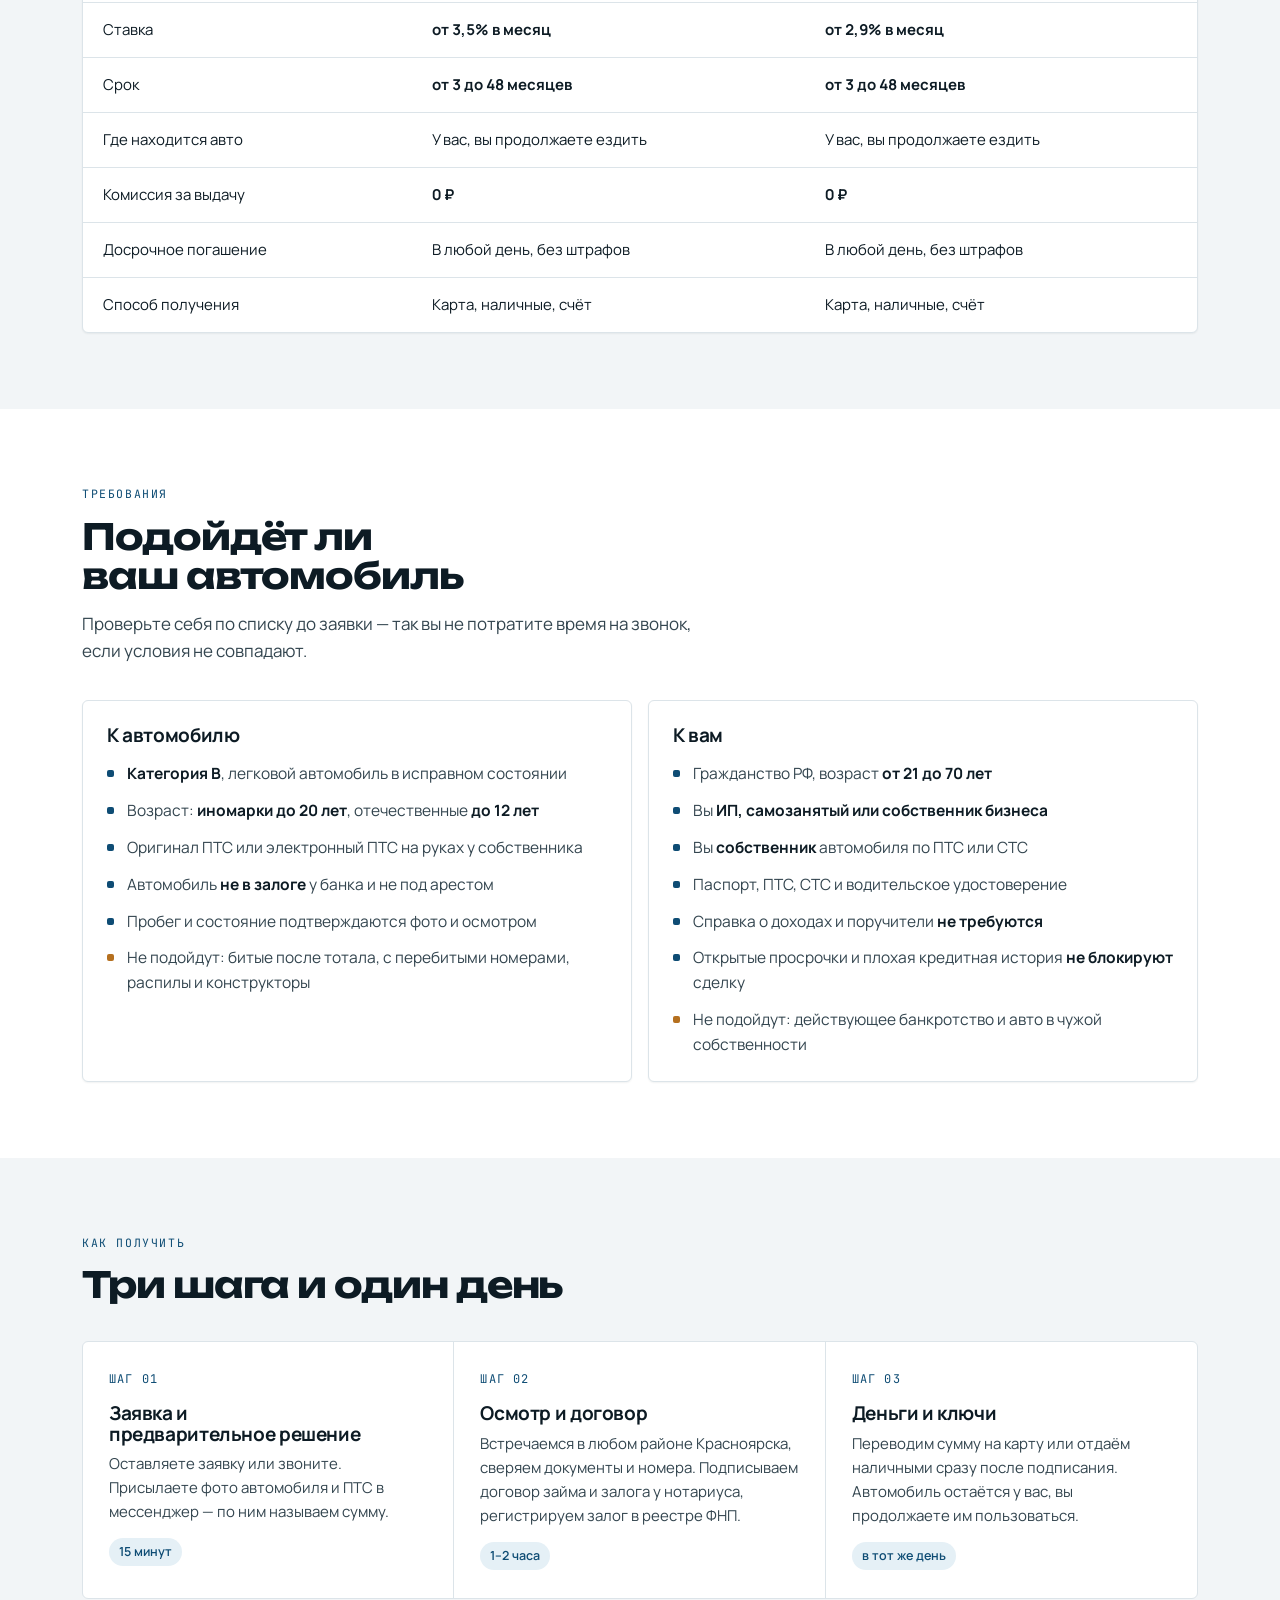
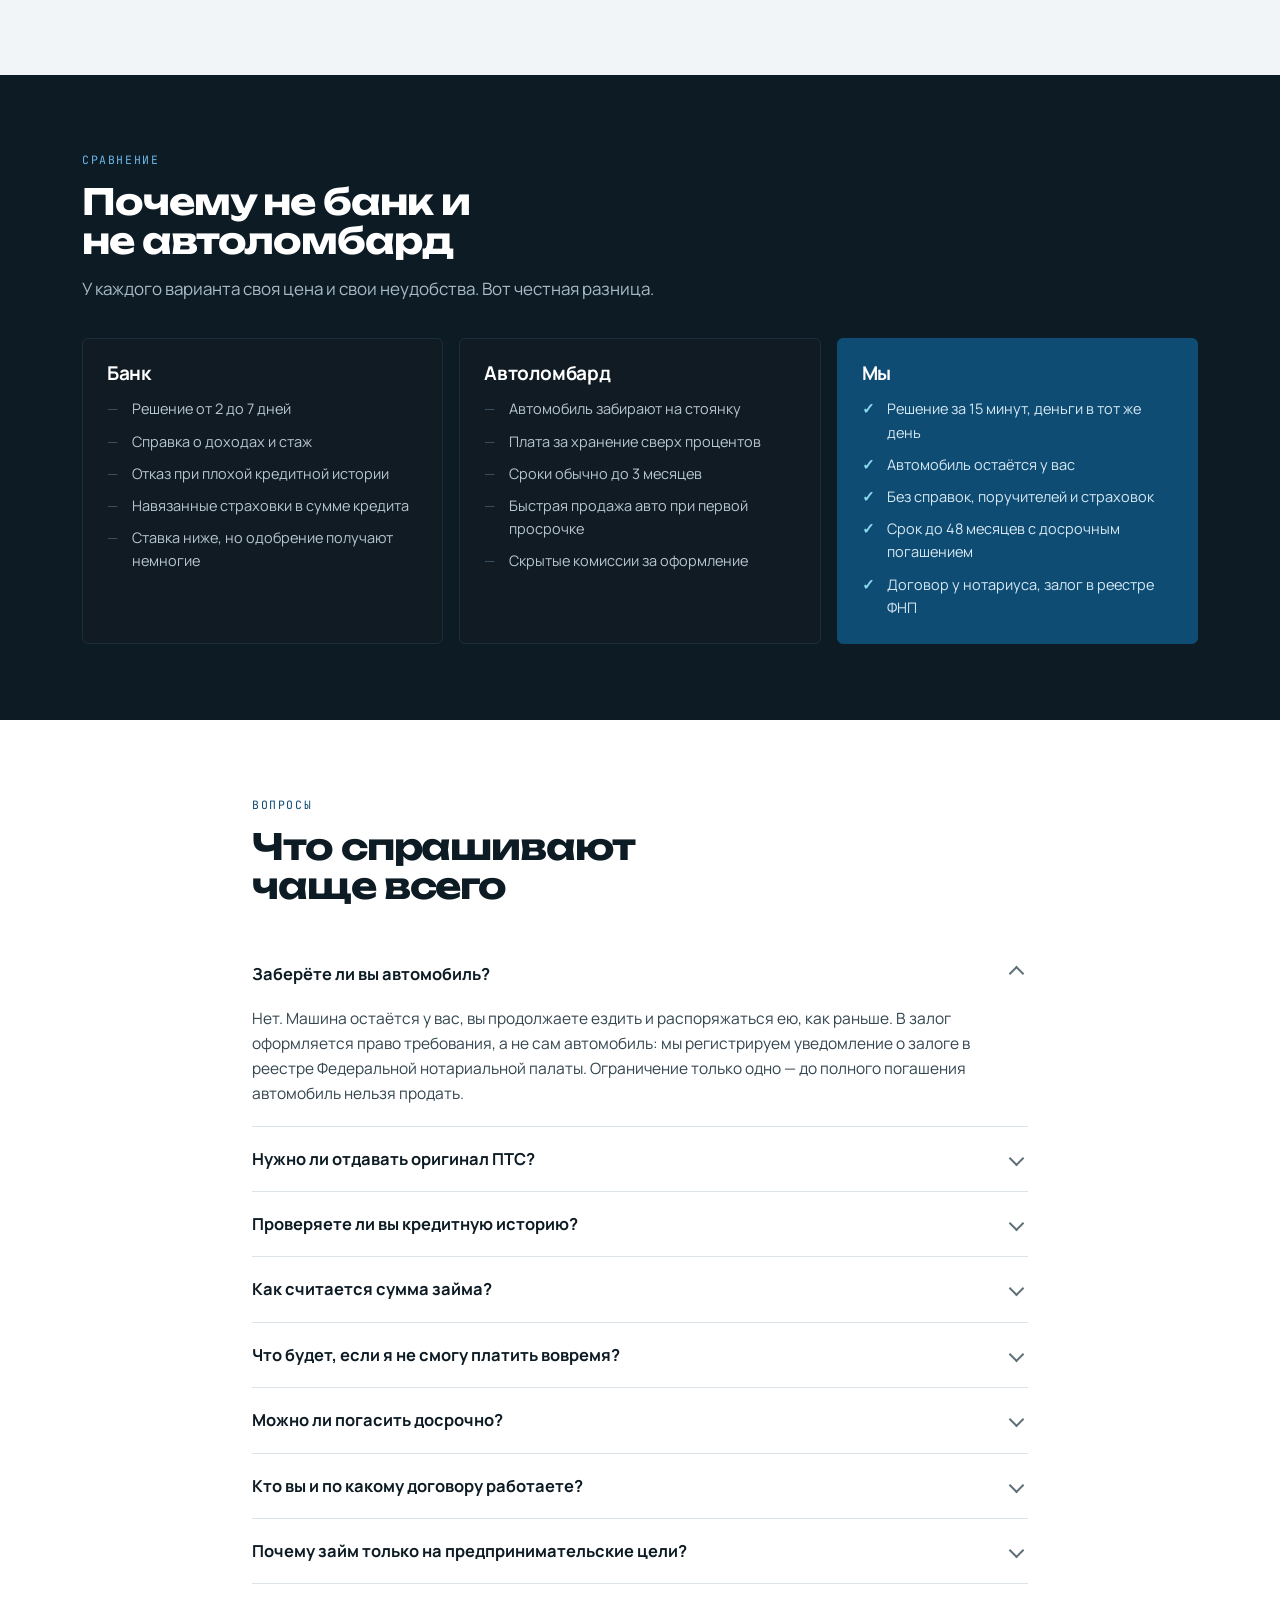
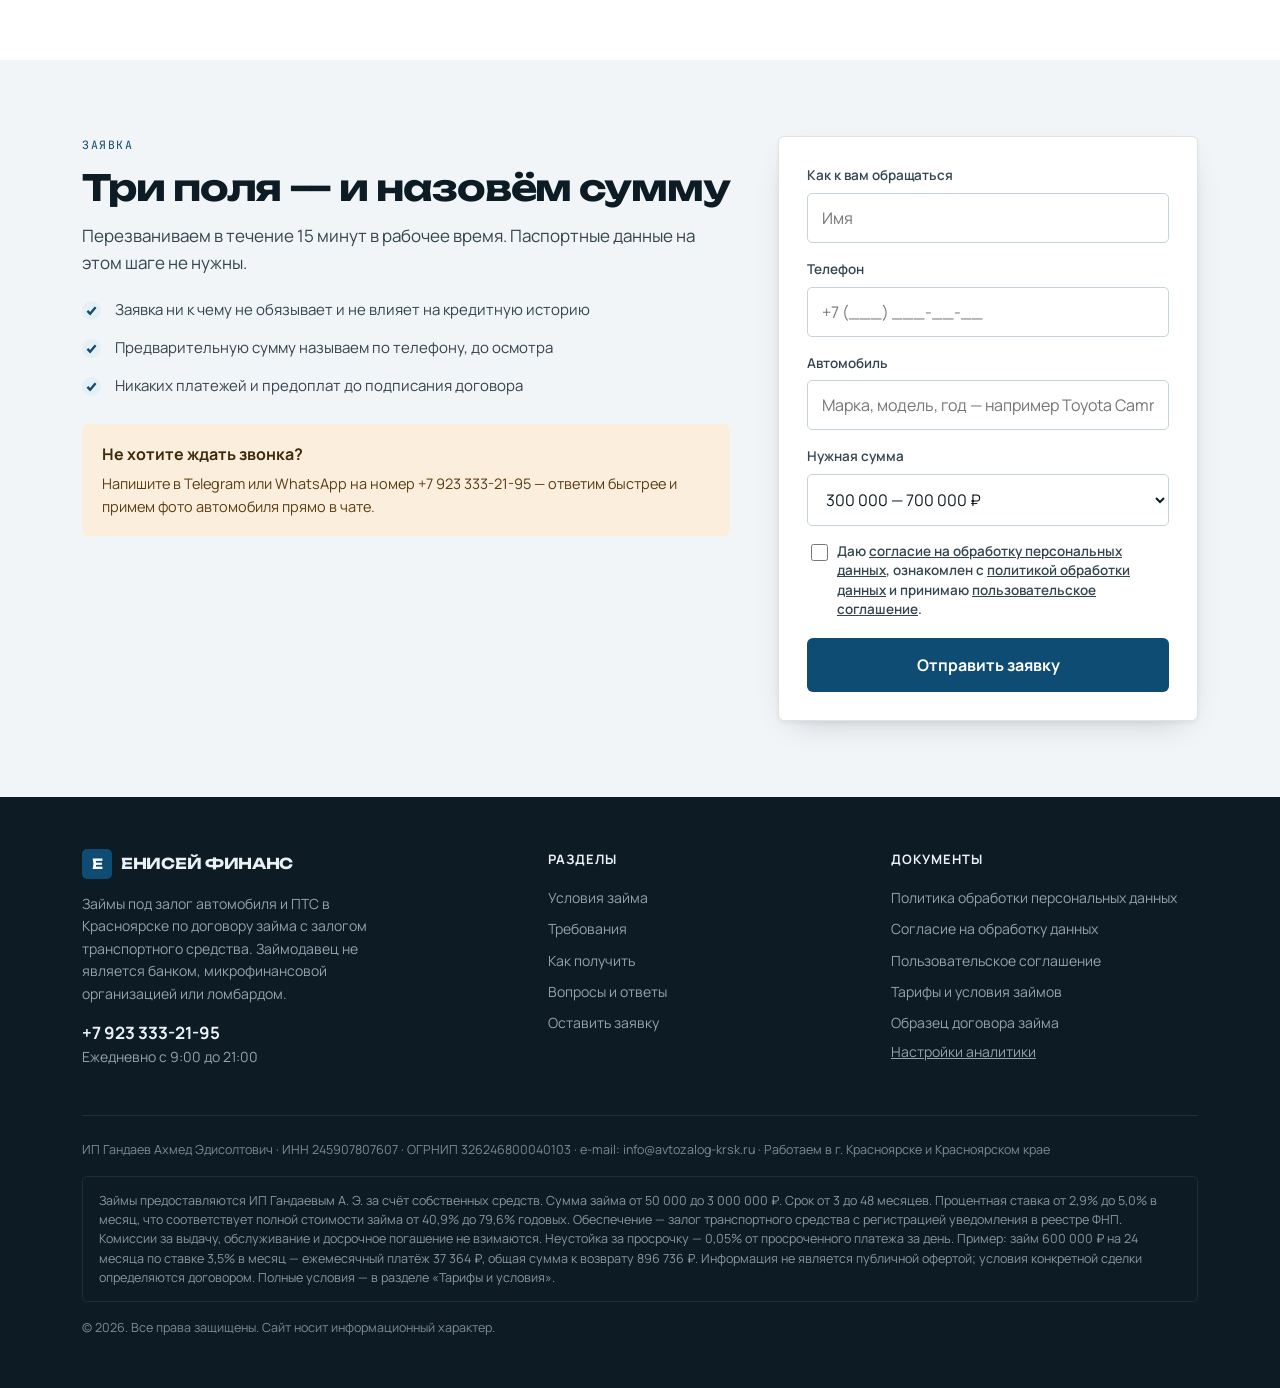
==== commit bee4adf9: "Убрать повтор о цели займа из требований" ====
--- a/index.html
+++ b/index.html
@@ -529,7 +529,7 @@
         <h3 style="margin-bottom:16px">К вам</h3>
         <ul class="req-list">
           <li>Гражданство РФ, возраст <strong>от 21 до 70 лет</strong></li>
-          <li>Вы <strong>ИП, самозанятый или собственник бизнеса</strong> — займ выдаётся на предпринимательские цели</li>
+          <li>Вы <strong>ИП, самозанятый или собственник бизнеса</strong></li>
           <li>Вы <strong>собственник</strong> автомобиля по ПТС или СТС</li>
           <li>Паспорт, ПТС, СТС и водительское удостоверение</li>
           <li>Справка о доходах и поручители <strong>не требуются</strong></li>
